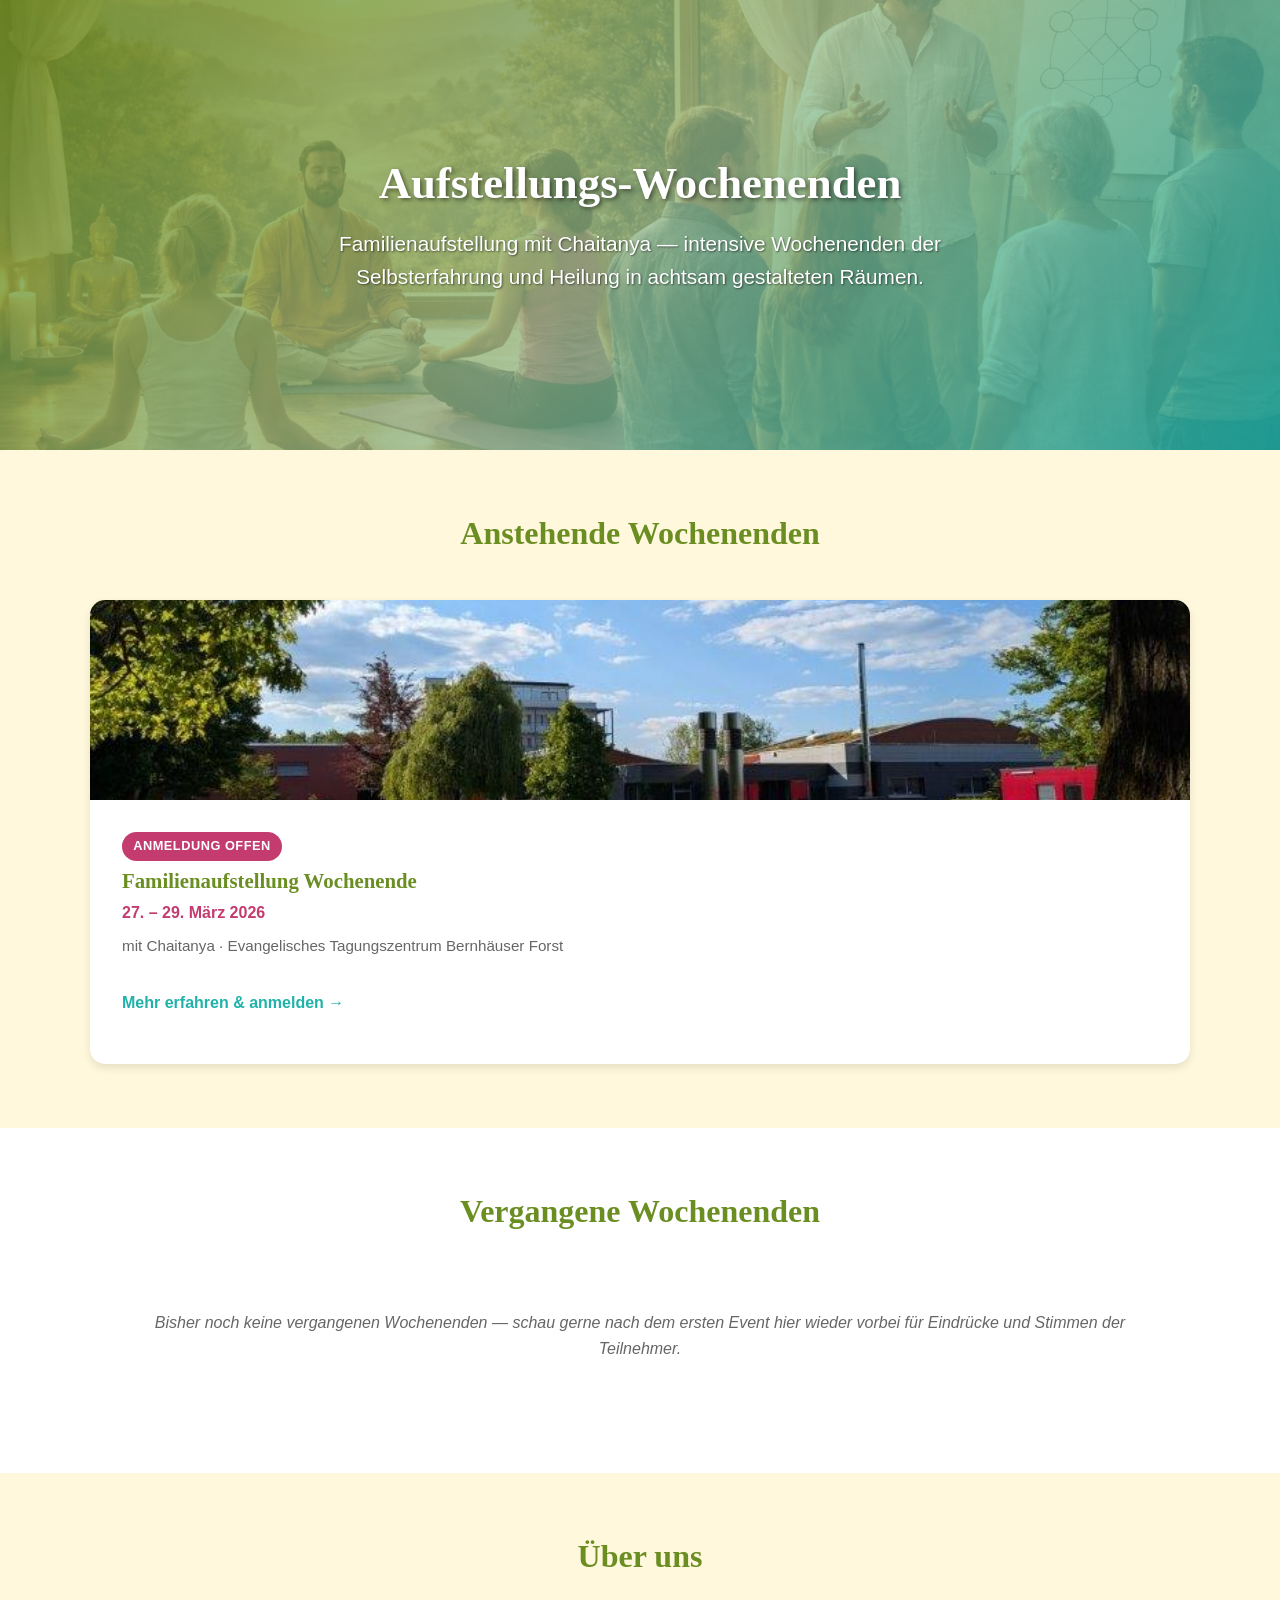
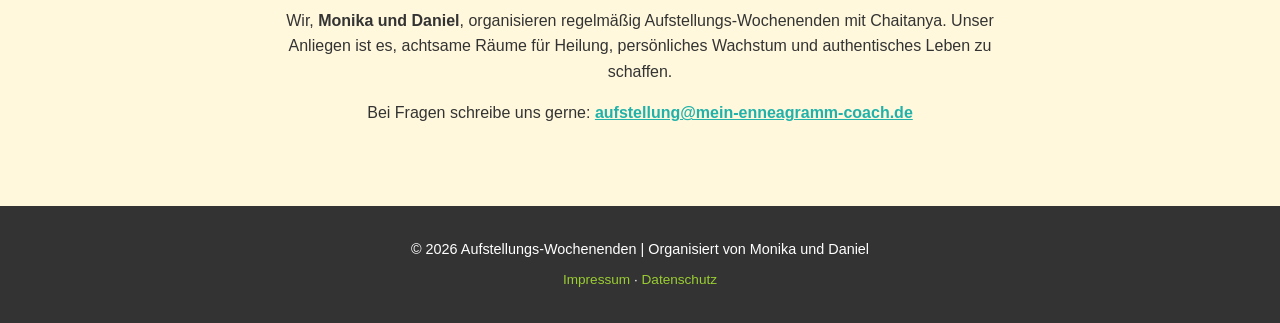
==== index.html @ 311c01d0 "Initial commit: webseite root for GitHub Pages" ====
<!DOCTYPE html>
<html lang="de">
<head>
    <meta charset="UTF-8">
    <meta name="viewport" content="width=device-width, initial-scale=1.0">
    <meta name="description" content="Aufstellungs-Wochenenden mit Chaitanya — Übersicht aktueller und vergangener Termine">
    <meta name="keywords" content="Familienaufstellung, Aufstellung, Chaitanya, Wochenende, Selbsterfahrung">

    <meta property="og:title" content="Aufstellungs-Wochenenden mit Chaitanya">
    <meta property="og:description" content="Übersicht über kommende und vergangene Familienaufstellungs-Wochenenden">
    <meta property="og:type" content="website">

    <title>Aufstellungs-Wochenenden mit Chaitanya</title>
    <link rel="stylesheet" href="style.css">
</head>
<body>
    <!-- Hero -->
    <header class="landing-hero">
        <h1>Aufstellungs-Wochenenden</h1>
        <p class="lead">Familienaufstellung mit Chaitanya — intensive Wochenenden der Selbsterfahrung und Heilung in achtsam gestalteten Räumen.</p>
    </header>

    <main>
        <!-- Anstehende Events -->
        <!-- EVENTS:UPCOMING:START -->
        <section class="events-section">
            <div class="container">
                <h2>Anstehende Wochenenden</h2>
                <div class="event-cards">
                    <a href="events/2026-03-27-familienaufstellung-bernhaeuser-forst/" class="event-card" data-event-slug="2026-03-27-familienaufstellung-bernhaeuser-forst">
                        <img src="assets/locations/bernhaeuser-forst/bernhaeuser-forst-1.jpg" alt="Bernhäuser Forst" class="event-card-image">
                        <div class="event-card-body">
                            <span class="event-card-status status-upcoming">Anmeldung offen</span>
                            <h3>Familienaufstellung Wochenende</h3>
                            <p class="event-card-date">27. – 29. März 2026</p>
                            <p class="event-card-meta">mit Chaitanya · Evangelisches Tagungszentrum Bernhäuser Forst</p>
                            <p class="event-card-cta">Mehr erfahren &amp; anmelden →</p>
                        </div>
                    </a>
                </div>
            </div>
        </section>
        <!-- EVENTS:UPCOMING:END -->

        <!-- Vergangene Events -->
        <!-- EVENTS:PAST:START -->
        <section class="events-section" style="background: var(--white);">
            <div class="container">
                <h2>Vergangene Wochenenden</h2>
                <div class="event-cards">
                    <p class="empty-section">Bisher noch keine vergangenen Wochenenden — schau gerne nach dem ersten Event hier wieder vorbei für Eindrücke und Stimmen der Teilnehmer.</p>
                </div>
            </div>
        </section>
        <!-- EVENTS:PAST:END -->

        <!-- About -->
        <section class="landing-about">
            <div class="container">
                <h2>Über uns</h2>
                <p class="lead">Wir, <strong>Monika und Daniel</strong>, organisieren regelmäßig Aufstellungs-Wochenenden mit Chaitanya. Unser Anliegen ist es, achtsame Räume für Heilung, persönliches Wachstum und authentisches Leben zu schaffen.</p>
                <p>Bei Fragen schreibe uns gerne: <a href="mailto:aufstellung@mein-enneagramm-coach.de" style="color: var(--turquoise); font-weight: bold;">aufstellung@mein-enneagramm-coach.de</a></p>
            </div>
        </section>
    </main>

    <footer>
        <div class="container">
            <p>&copy; 2026 Aufstellungs-Wochenenden | Organisiert von Monika und Daniel</p>
            <p class="footer-links">
                <a href="impressum.html">Impressum</a> ·
                <a href="datenschutz.html">Datenschutz</a>
            </p>
        </div>
    </footer>
</body>
</html>
---- style.css ----
/* ===================================
   CSS Variables - Farbschema von Erlachoase.png
   =================================== */
:root {
    /* Primärfarben - Grüntöne */
    --green-dark: #6B8E23;
    --green-medium: #8FBC8F;
    --green-light: #9ACD32;

    /* Akzentfarben */
    --magenta: #C43B6F;
    --pink: #D95380;
    --turquoise: #20B2AA;
    --cyan: #48D1CC;

    /* Hintergrundfarben */
    --beige: #F5F5DC;
    --cream: #FFF8DC;
    --white: #FFFFFF;

    /* Gold/Brauntöne */
    --gold: #DAA520;
    --brown: #8B4513;

    /* Grautöne */
    --gray-dark: #333333;
    --gray-medium: #666666;
    --gray-light: #E0E0E0;

    /* Schriftarten */
    --font-main: 'Segoe UI', Tahoma, Geneva, Verdana, sans-serif;
    --font-heading: 'Georgia', serif;

    /* Abstände */
    --spacing-xs: 0.5rem;
    --spacing-sm: 1rem;
    --spacing-md: 2rem;
    --spacing-lg: 3rem;
    --spacing-xl: 4rem;
}

/* ===================================
   Reset & Base Styles
   =================================== */
* {
    margin: 0;
    padding: 0;
    box-sizing: border-box;
}

html {
    scroll-behavior: smooth;
}

body {
    font-family: var(--font-main);
    line-height: 1.6;
    color: var(--gray-dark);
    background-color: var(--cream);
}

img {
    max-width: 100%;
    height: auto;
    display: block;
}

h1, h2, h3, h4 {
    font-family: var(--font-heading);
    line-height: 1.2;
    margin-bottom: var(--spacing-sm);
}

h1 {
    font-size: 2.5rem;
}

h2 {
    font-size: 2rem;
    color: var(--green-dark);
}

h3 {
    font-size: 1.5rem;
    color: var(--green-medium);
}

p {
    margin-bottom: var(--spacing-sm);
}

/* ===================================
   Hero Banner
   =================================== */
.hero {
    position: relative;
    height: 100vh;
    min-height: 500px;
    max-height: 800px;
    display: flex;
    align-items: center;
    justify-content: center;
    background-image: url('assets/shared/aufstellung/aufstellung.jpeg');
    background-size: cover;
    background-position: center;
    background-attachment: fixed;
    overflow: hidden;
}

.hero-overlay {
    position: absolute;
    top: 0;
    left: 0;
    right: 0;
    bottom: 0;
    background: linear-gradient(
        135deg,
        rgba(107, 142, 35, 0.7) 0%,
        rgba(143, 188, 143, 0.6) 50%,
        rgba(32, 178, 170, 0.7) 100%
    );
}

.hero-content {
    position: relative;
    z-index: 1;
    text-align: center;
    color: var(--white);
    padding: var(--spacing-md);
    max-width: 800px;
}

.logo {
    width: 150px;
    height: 150px;
    margin: 0 auto var(--spacing-md);
    filter: drop-shadow(0 4px 8px rgba(0, 0, 0, 0.3));
}

.hero h1 {
    font-size: 3rem;
    color: var(--white);
    text-shadow: 2px 2px 4px rgba(0, 0, 0, 0.5);
    margin-bottom: var(--spacing-xs);
}

.hero-subtitle {
    font-size: 1.8rem;
    font-style: italic;
    margin-bottom: var(--spacing-md);
    text-shadow: 1px 1px 3px rgba(0, 0, 0, 0.5);
}

.hero-details {
    background: rgba(255, 255, 255, 0.15);
    backdrop-filter: blur(10px);
    border-radius: 15px;
    padding: var(--spacing-md);
    margin-top: var(--spacing-md);
    border: 2px solid rgba(255, 255, 255, 0.3);
}

.hero-details p {
    font-size: 1.3rem;
    margin-bottom: var(--spacing-xs);
    text-shadow: 1px 1px 2px rgba(0, 0, 0, 0.5);
}

.date {
    font-weight: bold;
    font-size: 1.5rem !important;
}

.location-hero {
    font-size: 1.1rem;
    background: rgba(255, 255, 255, 0.95);
    color: var(--gray-dark);
    padding: var(--spacing-xs) var(--spacing-sm);
    border-radius: 8px;
    display: inline-block;
    margin: var(--spacing-xs) auto;
    font-weight: 500;
    box-shadow: 0 2px 4px rgba(0, 0, 0, 0.2);
}

.availability-badge {
    font-size: 1rem !important;
    background: var(--magenta);
    color: var(--white);
    padding: var(--spacing-xs) var(--spacing-md);
    border-radius: 25px;
    display: inline-block;
    margin-top: var(--spacing-sm) !important;
    font-weight: bold;
    text-transform: uppercase;
    letter-spacing: 0.5px;
    box-shadow: 0 4px 8px rgba(199, 21, 133, 0.4);
    animation: pulse 2s ease-in-out infinite;
}

@keyframes pulse {
    0%, 100% {
        transform: scale(1);
        box-shadow: 0 4px 8px rgba(199, 21, 133, 0.4);
    }
    50% {
        transform: scale(1.05);
        box-shadow: 0 6px 12px rgba(199, 21, 133, 0.6);
    }
}

/* ===================================
   Container & Sections
   =================================== */
.container {
    max-width: 1200px;
    margin: 0 auto;
    padding: 0 var(--spacing-md);
}

section {
    padding: var(--spacing-xl) 0;
    position: relative;
}

section:nth-child(even) {
    background-color: var(--white);
}

section:nth-child(odd) {
    background-color: var(--cream);
}

/* Chakra Decorations */
.chakra-decoration {
    width: 80px;
    height: 80px;
    margin: 0 auto var(--spacing-md);
    opacity: 0.9;
}

/* ===================================
   Welcome Section
   =================================== */
.welcome {
    text-align: center;
}

.welcome .lead {
    font-size: 1.2rem;
    color: var(--gray-dark);
    max-width: 900px;
    margin: 0 auto var(--spacing-md);
}

.welcome p {
    max-width: 800px;
    margin-left: auto;
    margin-right: auto;
}

/* ===================================
   CTA Link in Banner
   =================================== */
.cta-link {
    color: var(--white);
    text-decoration: none;
    display: block;
}

.cta-link:hover {
    text-decoration: underline;
}

/* ===================================
   About Chaitanya Section
   =================================== */
.about-chaitanya {
    background: var(--white);
}

.about-chaitanya h2 {
    text-align: center;
    margin-bottom: var(--spacing-lg);
}

.chaitanya-content {
    display: flex;
    gap: var(--spacing-lg);
    align-items: flex-start;
    max-width: 900px;
    margin: 0 auto;
}

.chaitanya-image {
    flex-shrink: 0;
    width: 200px;
}

.chaitanya-image img {
    width: 200px;
    height: 250px;
    object-fit: cover;
    border-radius: 15px;
    box-shadow: 0 4px 12px rgba(0, 0, 0, 0.15);
}

.chaitanya-text {
    flex: 1;
}

.chaitanya-title {
    font-size: 1rem;
    color: var(--turquoise);
    font-weight: bold;
    font-style: italic;
    margin-bottom: var(--spacing-md) !important;
    padding-bottom: var(--spacing-xs);
    border-bottom: 2px solid var(--green-light);
}

.chaitanya-text p {
    line-height: 1.7;
}

/* ===================================
   Program Section
   =================================== */
.program {
    background: linear-gradient(
        to bottom,
        var(--white) 0%,
        var(--beige) 100%
    );
}

.program h2 {
    text-align: center;
}

.program .intro {
    text-align: center;
    font-size: 1.1rem;
    max-width: 800px;
    margin: 0 auto var(--spacing-lg);
}

.highlights {
    display: grid;
    grid-template-columns: repeat(auto-fit, minmax(250px, 1fr));
    gap: var(--spacing-md);
    margin-top: var(--spacing-lg);
}

.highlight-item {
    text-align: center;
    padding: var(--spacing-md);
    background: var(--white);
    border-radius: 15px;
    box-shadow: 0 4px 6px rgba(0, 0, 0, 0.1);
    transition: transform 0.3s ease, box-shadow 0.3s ease;
}

.highlight-item:hover {
    transform: translateY(-5px);
    box-shadow: 0 6px 12px rgba(0, 0, 0, 0.15);
}

.highlight-icon {
    width: 60px;
    height: 60px;
    margin: 0 auto var(--spacing-sm);
}

.highlight-item h3 {
    color: var(--green-dark);
    margin-bottom: var(--spacing-xs);
}

.highlight-item p {
    color: var(--gray-medium);
    font-size: 0.95rem;
    margin-bottom: 0;
}

/* ===================================
   Details Section
   =================================== */
.details {
    background: var(--cream);
}

.details h2 {
    text-align: center;
    margin-bottom: var(--spacing-lg);
}

.info-grid {
    display: grid;
    grid-template-columns: repeat(auto-fit, minmax(280px, 1fr));
    gap: var(--spacing-md);
    margin-top: var(--spacing-md);
}

.info-card {
    background: var(--white);
    padding: var(--spacing-md);
    border-radius: 15px;
    box-shadow: 0 4px 6px rgba(0, 0, 0, 0.1);
    border-left: 4px solid var(--green-medium);
}

.info-card h3 {
    color: var(--green-dark);
    margin-bottom: var(--spacing-sm);
    border-bottom: 2px solid var(--green-light);
    padding-bottom: var(--spacing-xs);
}

.info-card p {
    margin-bottom: var(--spacing-xs);
}

.price {
    font-size: 2rem;
    font-weight: bold;
    color: var(--magenta);
    margin: var(--spacing-sm) 0;
}

.included {
    font-size: 0.9rem;
    color: var(--gray-medium);
    font-style: italic;
}

.note {
    font-size: 0.9rem;
    color: var(--gray-medium);
    font-style: italic;
}

.highlight-card {
    background: linear-gradient(
        135deg,
        rgba(107, 142, 35, 0.1) 0%,
        rgba(72, 209, 204, 0.1) 100%
    );
    border-left-color: var(--turquoise);
}

.highlight-card strong {
    color: var(--magenta);
}

/* ===================================
   Location Section
   =================================== */
.location {
    background: var(--white);
}

.location h2 {
    text-align: center;
    margin-bottom: var(--spacing-xs);
}

.location h3 {
    text-align: center;
    color: var(--turquoise);
    margin-bottom: var(--spacing-lg);
}

.location-content {
    max-width: 900px;
    margin: 0 auto;
}

.location-text p {
    margin-bottom: var(--spacing-md);
}

.location-features {
    background: var(--beige);
    padding: var(--spacing-md);
    border-radius: 10px;
    margin: var(--spacing-md) 0;
    border-left: 4px solid var(--green-medium);
}

.location-features p {
    margin-bottom: var(--spacing-xs);
    padding-left: var(--spacing-sm);
}

.address {
    background: var(--cream);
    padding: var(--spacing-md);
    border-radius: 10px;
    margin-top: var(--spacing-md);
    text-align: center;
}

.location-gallery {
    display: grid;
    grid-template-columns: repeat(3, 1fr);
    gap: var(--spacing-sm);
    margin-top: var(--spacing-lg);
}

.gallery-item {
    overflow: hidden;
    border-radius: 10px;
    box-shadow: 0 3px 6px rgba(0, 0, 0, 0.1);
    transition: box-shadow 0.3s ease;
    cursor: pointer;
}

.gallery-item-wide {
    grid-column: span 1;
}

.gallery-item img {
    width: 100%;
    height: 200px;
    object-fit: cover;
    display: block;
    transition: transform 0.4s ease;
}

.gallery-item:hover {
    box-shadow: 0 8px 20px rgba(0, 0, 0, 0.25);
}

.gallery-item:hover img {
    transform: scale(1.08);
}

/* ===================================
   Contact Section
   =================================== */
.contact {
    background: linear-gradient(
        to bottom,
        var(--cream) 0%,
        var(--beige) 100%
    );
    text-align: center;
}

.contact h2 {
    margin-bottom: var(--spacing-md);
}

.contact .lead {
    font-size: 1.2rem;
    max-width: 700px;
    margin: 0 auto var(--spacing-lg);
}

.contact-box {
    background: var(--white);
    padding: var(--spacing-lg);
    border-radius: 20px;
    max-width: 600px;
    margin: 0 auto;
    box-shadow: 0 6px 12px rgba(0, 0, 0, 0.1);
    border: 3px solid var(--green-light);
}

.contact-box p {
    margin-bottom: var(--spacing-md);
}

.cta-text {
    font-size: 1.1rem;
    color: var(--gray-dark);
}

.email-link {
    display: inline-block;
    font-size: 1.3rem;
    color: var(--turquoise);
    text-decoration: none;
    font-weight: bold;
    padding: var(--spacing-sm) var(--spacing-md);
    background: linear-gradient(
        135deg,
        rgba(32, 178, 170, 0.1) 0%,
        rgba(199, 21, 133, 0.1) 100%
    );
    border-radius: 10px;
    transition: all 0.3s ease;
    border: 2px solid var(--turquoise);
}

.email-link:hover {
    background: var(--turquoise);
    color: var(--white);
    transform: scale(1.05);
}

/* ===================================
   About Method Section
   =================================== */
.about-method {
    background: var(--white);
}

.about-method h2 {
    text-align: center;
    margin-bottom: var(--spacing-md);
}

.method-content {
    max-width: 1000px;
    margin: 0 auto;
}

.intro-text {
    text-align: center;
    font-size: 1.15rem;
    color: var(--gray-dark);
    margin-bottom: var(--spacing-lg);
    font-style: italic;
    padding: var(--spacing-md);
    background: linear-gradient(
        to right,
        rgba(107, 142, 35, 0.05) 0%,
        rgba(32, 178, 170, 0.05) 100%
    );
    border-radius: 10px;
    border-left: 4px solid var(--green-medium);
}

.method-grid {
    display: grid;
    grid-template-columns: repeat(auto-fit, minmax(280px, 1fr));
    gap: var(--spacing-md);
    margin-bottom: var(--spacing-lg);
}

.method-item {
    background: var(--cream);
    padding: var(--spacing-md);
    border-radius: 12px;
    box-shadow: 0 3px 6px rgba(0, 0, 0, 0.08);
    transition: transform 0.3s ease, box-shadow 0.3s ease;
}

.method-item:hover {
    transform: translateY(-3px);
    box-shadow: 0 5px 12px rgba(0, 0, 0, 0.12);
}

.method-item h3 {
    color: var(--green-dark);
    margin-bottom: var(--spacing-sm);
    font-size: 1.3rem;
    border-bottom: 2px solid var(--turquoise);
    padding-bottom: var(--spacing-xs);
}

.method-item p {
    color: var(--gray-dark);
    line-height: 1.7;
    margin-bottom: 0;
}

.method-note {
    background: linear-gradient(
        135deg,
        rgba(32, 178, 170, 0.15) 0%,
        rgba(199, 21, 133, 0.15) 100%
    );
    padding: var(--spacing-md);
    border-radius: 12px;
    border: 2px solid var(--turquoise);
    margin-top: var(--spacing-md);
}

.method-note p {
    margin-bottom: 0;
    color: var(--gray-dark);
    font-size: 1.05rem;
}

.method-note strong {
    color: var(--magenta);
}

/* ===================================
   Footer
   =================================== */
footer {
    background: var(--gray-dark);
    color: var(--white);
    text-align: center;
    padding: var(--spacing-md);
}

footer p {
    margin: 0;
    font-size: 0.9rem;
}

/* ===================================
   Responsive Design
   =================================== */

/* Tablets */
@media (max-width: 768px) {
    :root {
        --spacing-xl: 3rem;
        --spacing-lg: 2rem;
    }

    .hero {
        height: 80vh;
        background-attachment: scroll;
    }

    .hero h1 {
        font-size: 2.2rem;
    }

    .hero-subtitle {
        font-size: 1.4rem;
    }

    .hero-details p {
        font-size: 1.1rem;
    }

    .date {
        font-size: 1.3rem !important;
    }

    .location-hero {
        font-size: 1rem;
    }

    .availability-badge {
        font-size: 0.9rem !important;
        padding: var(--spacing-xs) var(--spacing-sm);
    }

    .logo {
        width: 120px;
        height: 120px;
    }

    h1 {
        font-size: 2rem;
    }

    h2 {
        font-size: 1.7rem;
    }

    h3 {
        font-size: 1.3rem;
    }

    .highlights {
        grid-template-columns: repeat(auto-fit, minmax(200px, 1fr));
    }

    .info-grid {
        grid-template-columns: 1fr;
    }

    .method-grid {
        grid-template-columns: repeat(auto-fit, minmax(240px, 1fr));
    }

    .intro-text {
        font-size: 1.05rem;
    }

    .chaitanya-content {
        gap: var(--spacing-md);
    }

    .chaitanya-image {
        width: 160px;
    }

    .chaitanya-image img {
        width: 160px;
        height: 200px;
    }

    .location-gallery {
        grid-template-columns: repeat(2, 1fr);
    }
}

/* Mobile Phones */
@media (max-width: 480px) {
    :root {
        --spacing-xl: 2rem;
        --spacing-lg: 1.5rem;
        --spacing-md: 1rem;
    }

    .hero {
        height: 70vh;
        min-height: 400px;
    }

    .hero h1 {
        font-size: 1.8rem;
    }

    .hero-subtitle {
        font-size: 1.2rem;
    }

    .hero-details {
        padding: var(--spacing-sm);
    }

    .hero-details p {
        font-size: 1rem;
    }

    .date {
        font-size: 1.1rem !important;
    }

    .location-hero {
        font-size: 0.9rem;
        padding: 6px 10px;
    }

    .availability-badge {
        font-size: 0.85rem !important;
        padding: 6px var(--spacing-sm);
        letter-spacing: 0.3px;
    }

    .logo {
        width: 100px;
        height: 100px;
    }

    .container {
        padding: 0 var(--spacing-sm);
    }

    h2 {
        font-size: 1.5rem;
    }

    h3 {
        font-size: 1.2rem;
    }

    .highlights {
        grid-template-columns: 1fr;
    }

    .method-grid {
        grid-template-columns: 1fr;
    }

    .intro-text {
        font-size: 1rem;
        padding: var(--spacing-sm);
    }

    .chaitanya-content {
        flex-direction: column;
        align-items: center;
        text-align: center;
    }

    .chaitanya-image {
        width: 160px;
    }

    .chaitanya-image img {
        width: 160px;
        height: 200px;
    }

    .chaitanya-title {
        text-align: center;
    }

    .location-gallery {
        grid-template-columns: 1fr;
    }

    .method-item {
        padding: var(--spacing-sm);
    }

    .method-note {
        padding: var(--spacing-sm);
    }

    .method-note p {
        font-size: 0.95rem;
    }

    .price {
        font-size: 1.7rem;
    }

    .email-link {
        font-size: 1.1rem;
        padding: var(--spacing-xs) var(--spacing-sm);
    }

    .contact-box {
        padding: var(--spacing-md);
    }
}

/* ===================================
   Event Navigation (Top Bar auf Event-Seiten)
   =================================== */
.event-nav {
    background: var(--gray-dark);
    padding: 0.6rem var(--spacing-md);
}

.event-nav .back-link {
    color: var(--white);
    text-decoration: none;
    font-size: 0.95rem;
    font-weight: 500;
    transition: color 0.2s ease;
}

.event-nav .back-link:hover {
    color: var(--green-light);
}

/* ===================================
   Anmeldeformular
   =================================== */
.anmeldung-box {
    background: var(--white);
    padding: var(--spacing-lg);
    border-radius: 20px;
    max-width: 700px;
    margin: 0 auto var(--spacing-lg);
    box-shadow: 0 6px 12px rgba(0, 0, 0, 0.1);
    border: 3px solid var(--turquoise);
    text-align: left;
}

.anmeldung-box h3 {
    color: var(--green-dark);
    text-align: center;
    margin-bottom: var(--spacing-md);
}

.anmeldung-hinweis {
    background: rgba(218, 165, 32, 0.15);
    border-left: 4px solid var(--gold);
    padding: var(--spacing-sm) var(--spacing-md);
    border-radius: 6px;
    margin-bottom: var(--spacing-md);
    font-size: 0.95rem;
}

.anmeldeformular fieldset {
    border: none;
    padding: 0;
    margin: 0;
}

.anmeldeformular fieldset[disabled] {
    opacity: 0.6;
}

.form-row {
    margin-bottom: var(--spacing-md);
}

.form-row > label {
    display: block;
    font-weight: 600;
    margin-bottom: 0.4rem;
    color: var(--gray-dark);
}

.form-row input[type="text"],
.form-row input[type="email"],
.form-row input[type="number"],
.form-row select {
    width: 100%;
    padding: 0.7rem 0.9rem;
    border: 2px solid var(--gray-light);
    border-radius: 8px;
    font-size: 1rem;
    font-family: inherit;
    background: var(--white);
    transition: border-color 0.2s ease;
}

.form-row input:focus,
.form-row select:focus {
    outline: none;
    border-color: var(--turquoise);
}

.radio-group {
    display: flex;
    flex-direction: column;
    gap: 0.5rem;
}

.radio-option,
.checkbox-option {
    display: flex;
    align-items: flex-start;
    gap: 0.6rem;
    cursor: pointer;
    font-weight: normal !important;
    padding: 0.5rem;
    border-radius: 6px;
    transition: background 0.15s ease;
}

.radio-option:hover,
.checkbox-option:hover {
    background: var(--cream);
}

.radio-option input,
.checkbox-option input {
    margin-top: 0.2rem;
    flex-shrink: 0;
}

.checkbox-option a {
    color: var(--turquoise);
}

.submit-btn {
    width: 100%;
    background: var(--magenta);
    color: var(--white);
    padding: 1rem var(--spacing-md);
    border: none;
    border-radius: 10px;
    font-size: 1.1rem;
    font-weight: bold;
    cursor: pointer;
    text-transform: uppercase;
    letter-spacing: 0.5px;
    transition: transform 0.2s ease, box-shadow 0.2s ease;
}

.submit-btn:hover:not(:disabled) {
    transform: translateY(-2px);
    box-shadow: 0 6px 12px rgba(199, 21, 133, 0.3);
}

.submit-btn:disabled {
    cursor: not-allowed;
}

/* ===================================
   Footer Links
   =================================== */
.footer-links {
    margin-top: var(--spacing-xs);
    font-size: 0.85rem;
}

.footer-links a {
    color: var(--green-light);
    text-decoration: none;
}

.footer-links a:hover {
    color: var(--white);
    text-decoration: underline;
}

/* ===================================
   Landing Page (Übersicht)
   =================================== */
.landing-hero {
    position: relative;
    padding: var(--spacing-xl) var(--spacing-md);
    text-align: center;
    background: linear-gradient(
        135deg,
        rgba(107, 142, 35, 0.85) 0%,
        rgba(143, 188, 143, 0.75) 50%,
        rgba(32, 178, 170, 0.85) 100%
    ),
    url('assets/shared/aufstellung/aufstellung.jpeg');
    background-size: cover;
    background-position: center;
    color: var(--white);
    min-height: 50vh;
    display: flex;
    align-items: center;
    justify-content: center;
    flex-direction: column;
}

.landing-hero h1 {
    font-size: 2.8rem;
    color: var(--white);
    text-shadow: 2px 2px 4px rgba(0, 0, 0, 0.5);
    margin-bottom: var(--spacing-sm);
}

.landing-hero .lead {
    font-size: 1.3rem;
    max-width: 700px;
    margin: 0 auto;
    text-shadow: 1px 1px 2px rgba(0, 0, 0, 0.5);
}

.events-section {
    padding: var(--spacing-xl) 0;
}

.events-section h2 {
    text-align: center;
    margin-bottom: var(--spacing-lg);
}

.event-cards {
    display: grid;
    grid-template-columns: repeat(auto-fit, minmax(320px, 1fr));
    gap: var(--spacing-md);
    max-width: 1100px;
    margin: 0 auto;
}

.event-card {
    background: var(--white);
    border-radius: 15px;
    overflow: hidden;
    box-shadow: 0 4px 8px rgba(0, 0, 0, 0.1);
    transition: transform 0.3s ease, box-shadow 0.3s ease;
    text-decoration: none;
    color: inherit;
    display: flex;
    flex-direction: column;
}

.event-card:hover {
    transform: translateY(-5px);
    box-shadow: 0 10px 20px rgba(0, 0, 0, 0.15);
}

.event-card-image {
    width: 100%;
    height: 200px;
    object-fit: cover;
    display: block;
}

.event-card-body {
    padding: var(--spacing-md);
    flex: 1;
    display: flex;
    flex-direction: column;
}

.event-card-status {
    display: inline-block;
    font-size: 0.8rem;
    font-weight: bold;
    text-transform: uppercase;
    letter-spacing: 0.5px;
    padding: 0.25rem 0.7rem;
    border-radius: 20px;
    margin-bottom: var(--spacing-xs);
    width: fit-content;
}

.status-upcoming {
    background: var(--magenta);
    color: var(--white);
}

.status-past {
    background: var(--gray-light);
    color: var(--gray-dark);
}

.event-card h3 {
    color: var(--green-dark);
    margin-bottom: 0.4rem;
    font-size: 1.3rem;
}

.event-card .event-card-date {
    font-weight: bold;
    color: var(--magenta);
    margin-bottom: var(--spacing-xs);
}

.event-card .event-card-meta {
    color: var(--gray-medium);
    font-size: 0.95rem;
    margin-bottom: var(--spacing-sm);
}

.event-card .event-card-cta {
    margin-top: auto;
    padding-top: var(--spacing-sm);
    color: var(--turquoise);
    font-weight: bold;
}

.empty-section {
    text-align: center;
    color: var(--gray-medium);
    font-style: italic;
    padding: var(--spacing-md);
}

/* ===================================
   About Section auf Landing
   =================================== */
.landing-about {
    background: var(--cream);
    padding: var(--spacing-xl) 0;
    text-align: center;
}

.landing-about .container {
    max-width: 800px;
}

.landing-about h2 {
    margin-bottom: var(--spacing-md);
}

/* Print Styles */
@media print {
    .hero {
        height: auto;
        min-height: auto;
        background: none;
        page-break-after: always;
    }

    .hero-overlay {
        display: none;
    }

    .hero-content {
        color: var(--gray-dark);
    }

    .hero h1,
    .hero-subtitle,
    .hero-details p {
        color: var(--gray-dark);
        text-shadow: none;
    }

    section {
        page-break-inside: avoid;
    }

    .email-link {
        color: var(--turquoise);
        text-decoration: underline;
    }
}
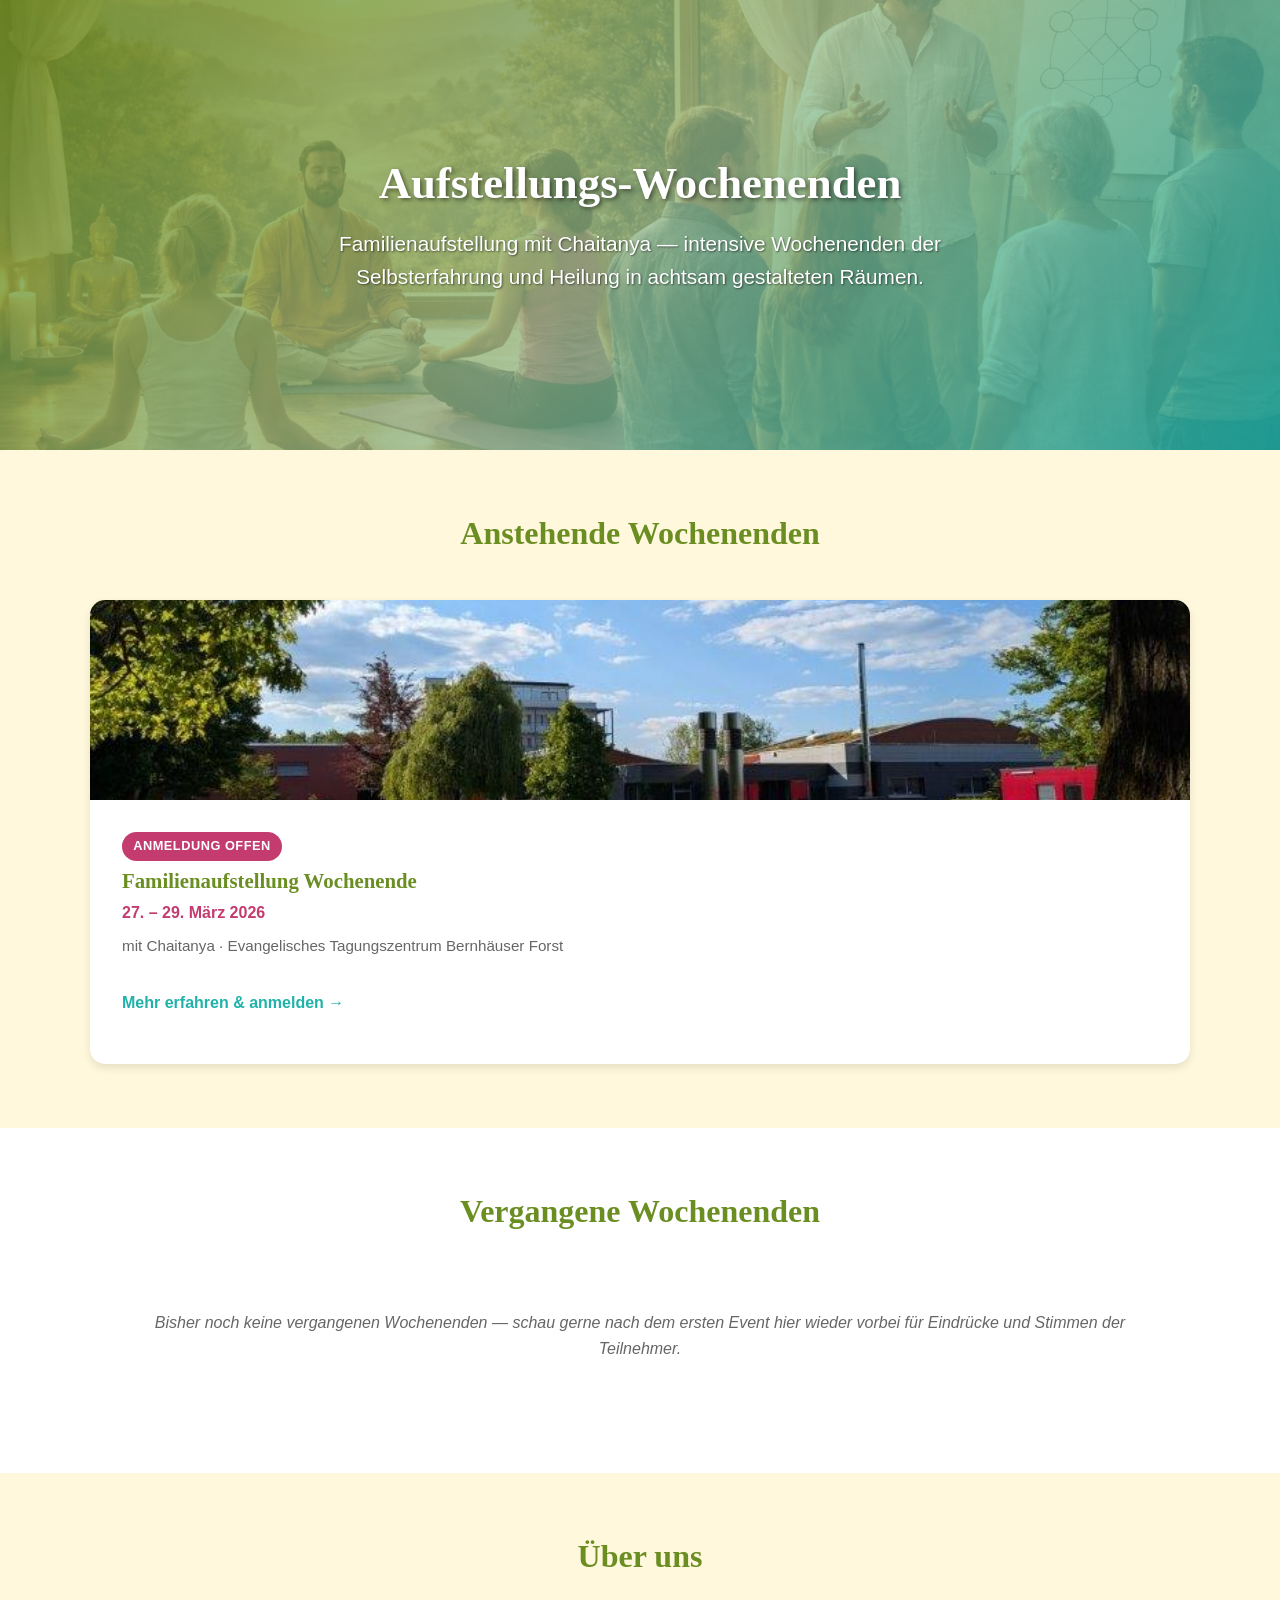
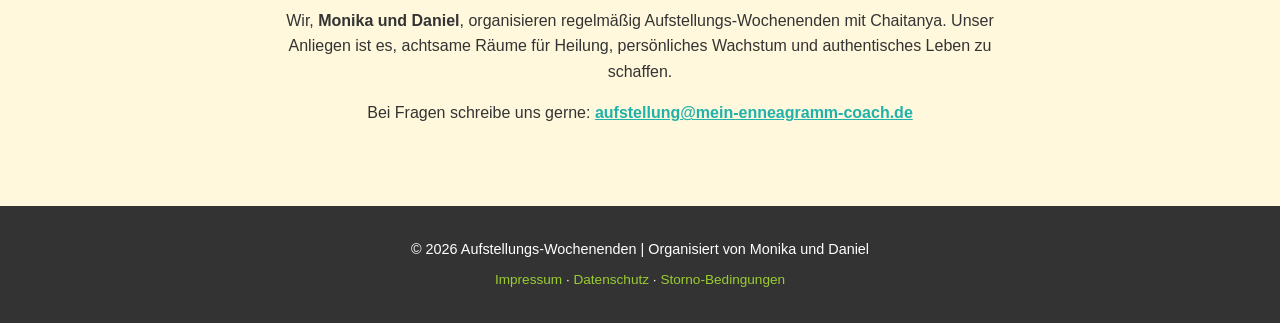
==== commit bd6c09e0: "Impressum komplettiert + Storno-Bedingungen hinzugefuegt - impressum.html: echte Anschrift (Daniel W" ====
--- a/index.html
+++ b/index.html
@@ -69,7 +69,8 @@
             <p>&copy; 2026 Aufstellungs-Wochenenden | Organisiert von Monika und Daniel</p>
             <p class="footer-links">
                 <a href="impressum.html">Impressum</a> ·
-                <a href="datenschutz.html">Datenschutz</a>
+                <a href="datenschutz.html">Datenschutz</a> ·
+                <a href="storno.html">Storno-Bedingungen</a>
             </p>
         </div>
     </footer>
--- a/style.css
+++ b/style.css
@@ -1064,6 +1064,32 @@
 
 .submit-btn:disabled {
     cursor: not-allowed;
+    opacity: 0.6;
+}
+
+.anmeldung-status {
+    margin-top: var(--spacing-sm);
+    padding: 0.75rem 1rem;
+    border-radius: 8px;
+    font-size: 0.95rem;
+    text-align: center;
+    min-height: 0;
+}
+
+.anmeldung-status:empty {
+    display: none;
+}
+
+.anmeldung-status.status-success {
+    background: rgba(107, 142, 35, 0.15);
+    color: var(--green-dark);
+    border-left: 4px solid var(--green-medium);
+}
+
+.anmeldung-status.status-error {
+    background: rgba(199, 21, 133, 0.1);
+    color: var(--magenta);
+    border-left: 4px solid var(--magenta);
 }
 
 /* ===================================
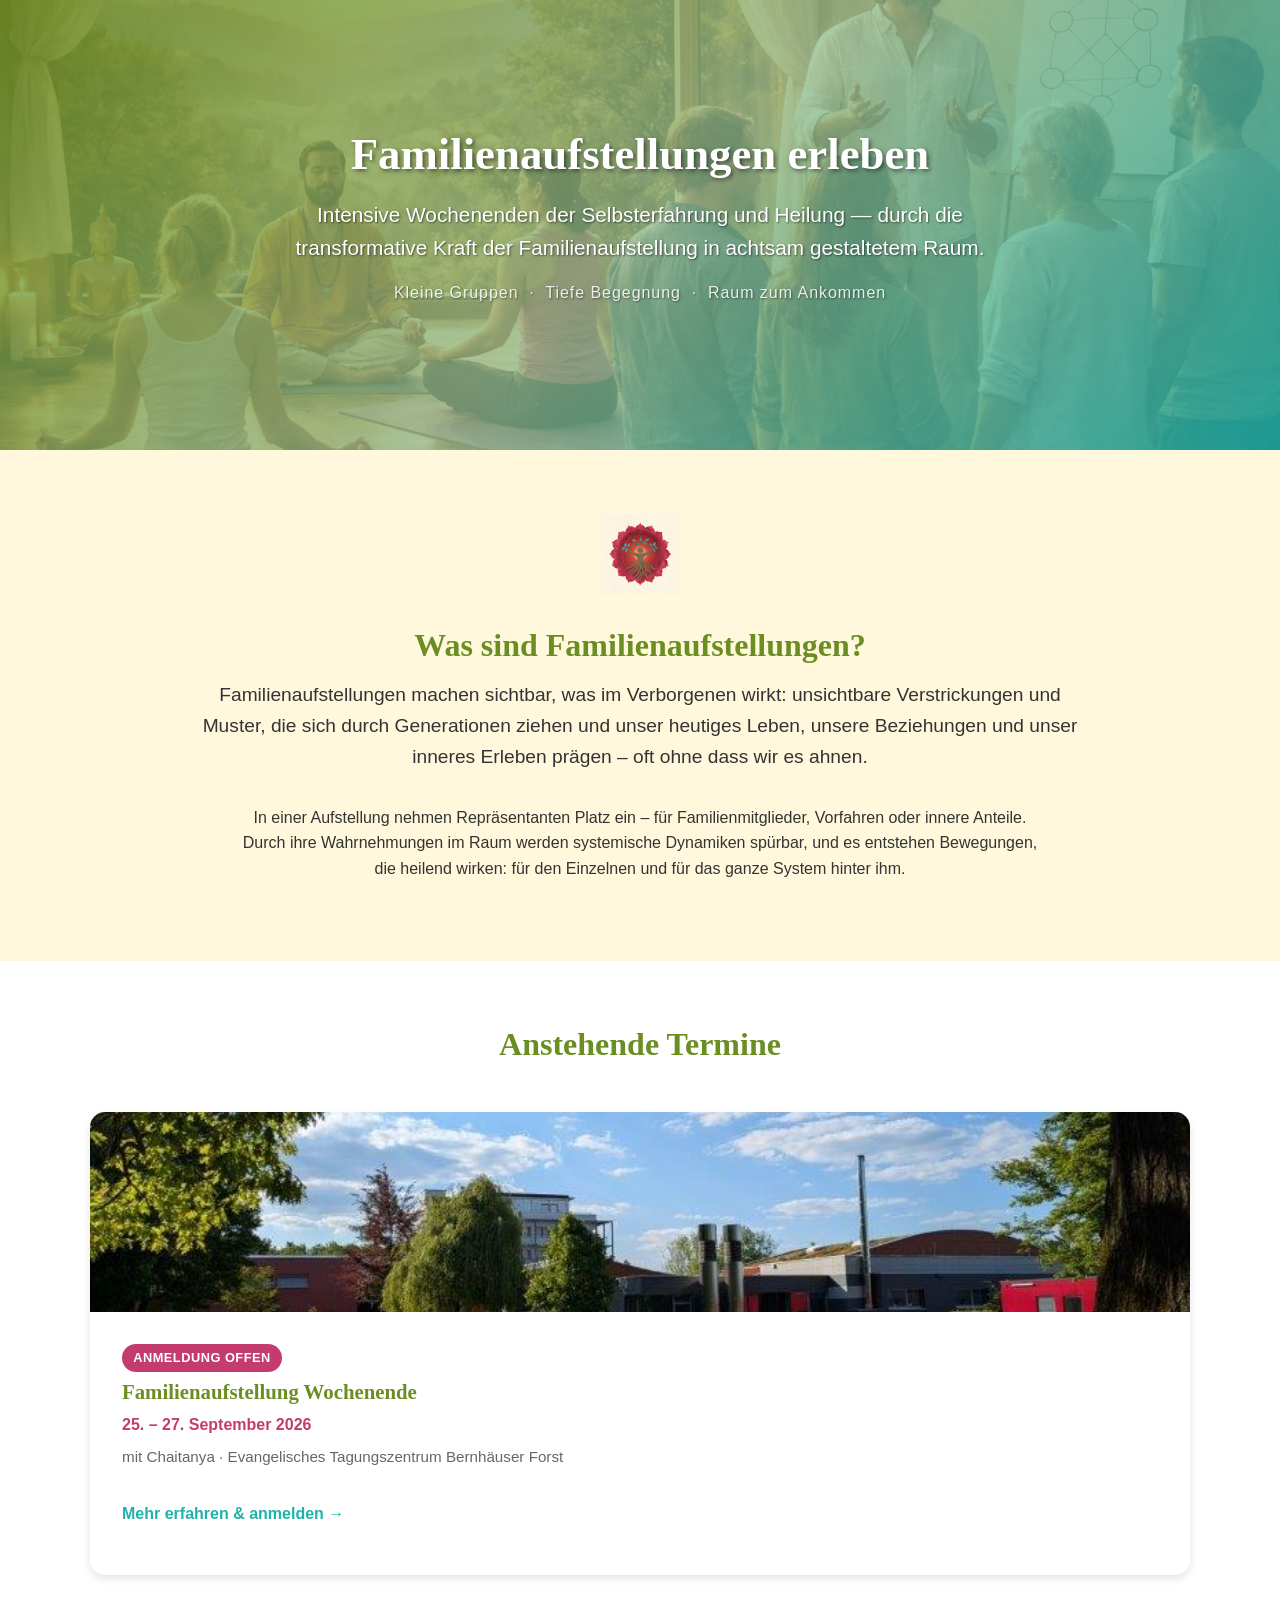
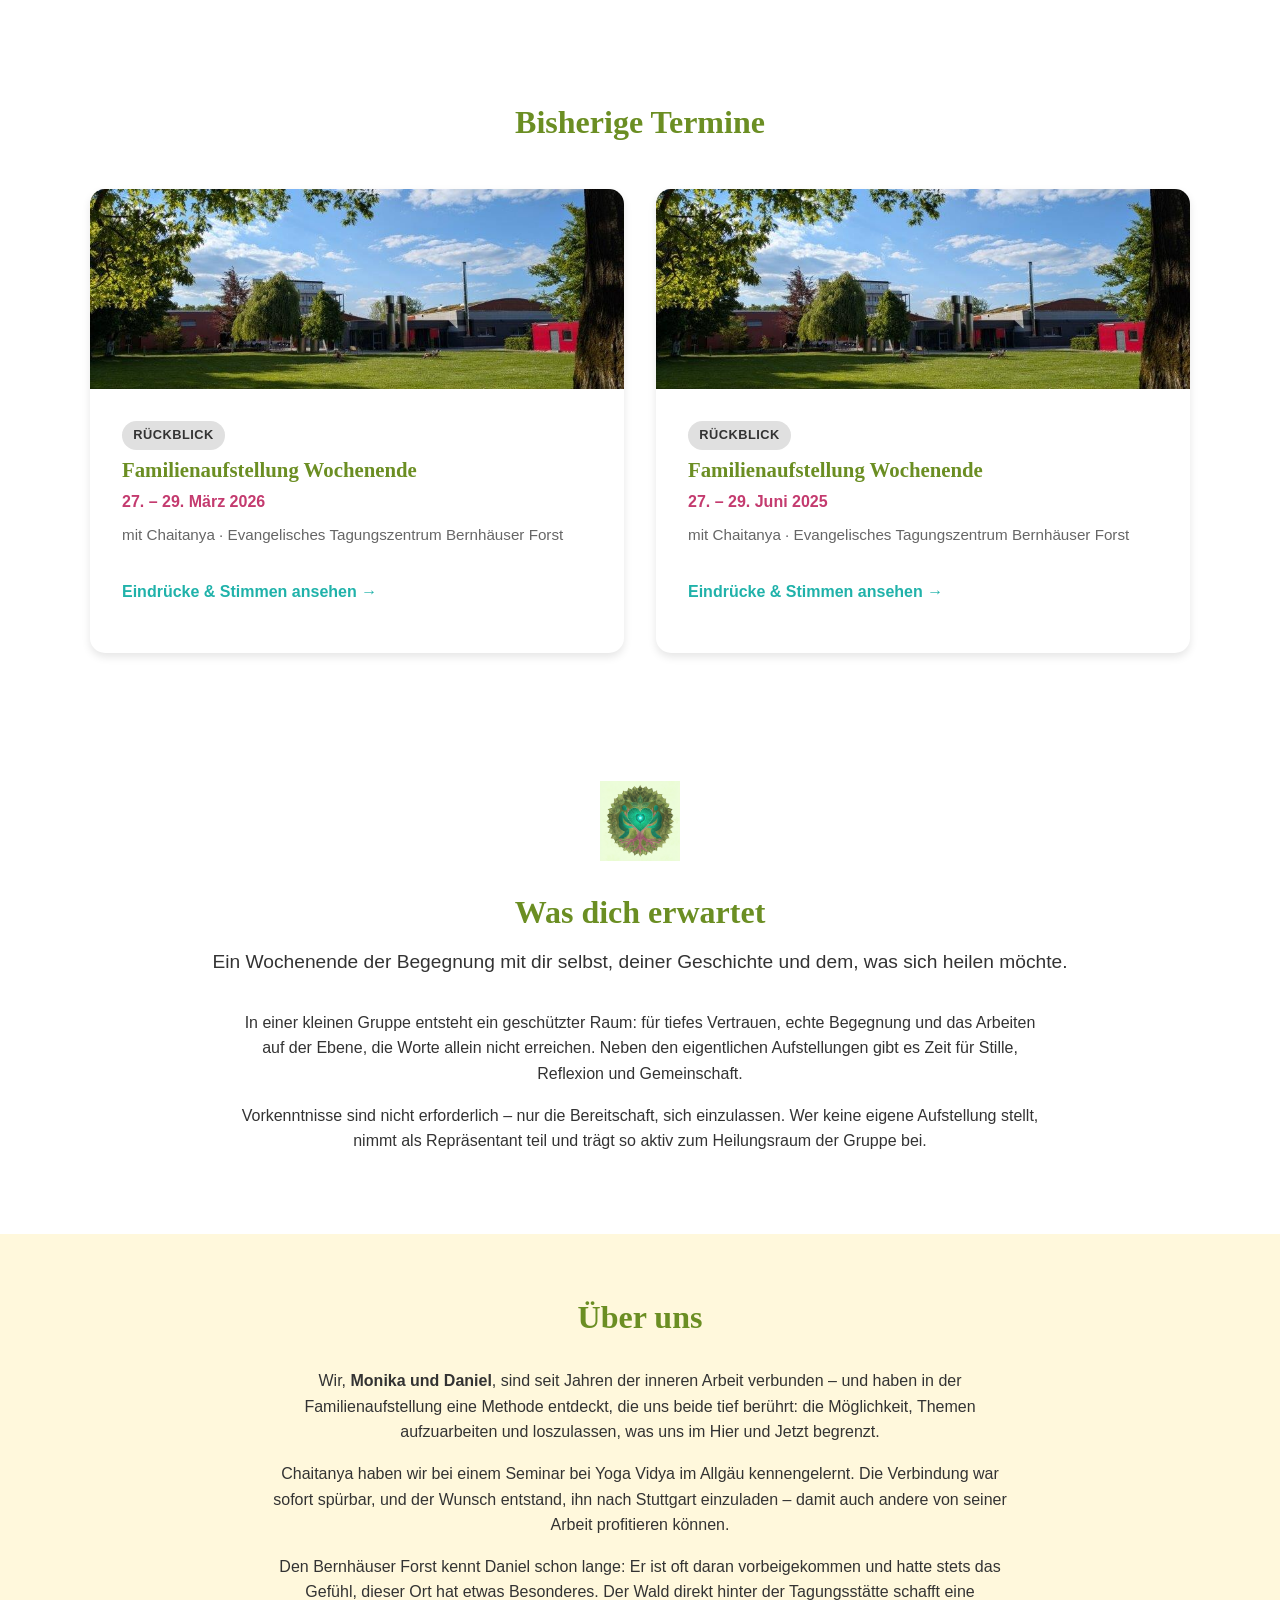
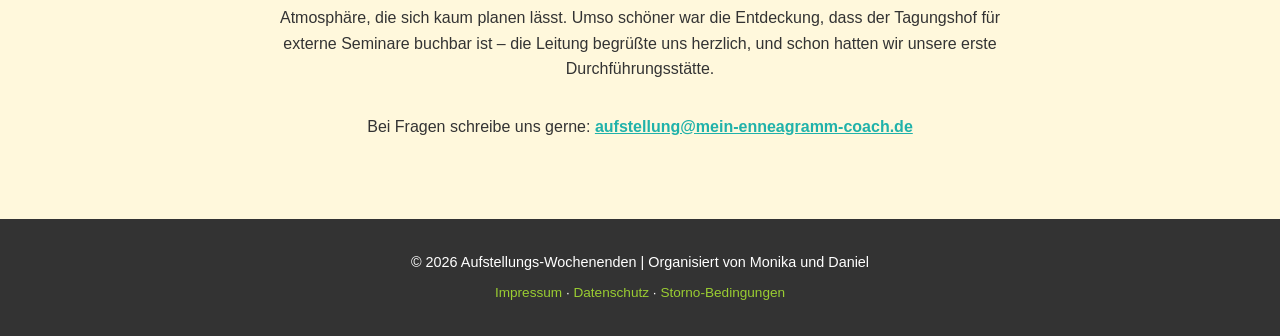
==== commit 6e53f657: "Landing: Intro-Sektionen + Über-uns-Text; Rückblicke 2025+2026; Bilder 2025 (weboptimiert) - index.h" ====
--- a/index.html
+++ b/index.html
@@ -3,8 +3,8 @@
 <head>
     <meta charset="UTF-8">
     <meta name="viewport" content="width=device-width, initial-scale=1.0">
-    <meta name="description" content="Aufstellungs-Wochenenden mit Chaitanya — Übersicht aktueller und vergangener Termine">
-    <meta name="keywords" content="Familienaufstellung, Aufstellung, Chaitanya, Wochenende, Selbsterfahrung">
+    <meta name="description" content="Aufstellungs-Wochenenden — Familienaufstellungen in kleinen Gruppen. Was steckt dahinter? Aktuelle und vergangene Termine.">
+    <meta name="keywords" content="Familienaufstellung, systemische Aufstellung, Aufstellungswochenende, Selbsterfahrung, Heilung, Familiensystem">
 
     <meta property="og:title" content="Aufstellungs-Wochenenden mit Chaitanya">
     <meta property="og:description" content="Übersicht über kommende und vergangene Familienaufstellungs-Wochenenden">
@@ -16,23 +16,34 @@
 <body>
     <!-- Hero -->
     <header class="landing-hero">
-        <h1>Aufstellungs-Wochenenden</h1>
-        <p class="lead">Familienaufstellung mit Chaitanya — intensive Wochenenden der Selbsterfahrung und Heilung in achtsam gestalteten Räumen.</p>
+        <h1>Familienaufstellungen erleben</h1>
+        <p class="lead">Intensive Wochenenden der Selbsterfahrung und Heilung — durch die transformative Kraft der Familienaufstellung in achtsam gestaltetem Raum.</p>
+        <p style="margin-top: var(--spacing-sm); font-size: 1rem; opacity: 0.85; text-shadow: 1px 1px 2px rgba(0,0,0,0.5); letter-spacing: 0.06em;">Kleine Gruppen &nbsp;·&nbsp; Tiefe Begegnung &nbsp;·&nbsp; Raum zum Ankommen</p>
     </header>
 
     <main>
+        <!-- Was sind Familienaufstellungen? -->
+        <section class="welcome">
+            <div class="container">
+                <img src="assets/shared/chakras/chakra_root.png" alt="" class="chakra-decoration" aria-hidden="true">
+                <h2>Was sind Familienaufstellungen?</h2>
+                <p class="lead">Familienaufstellungen machen sichtbar, was im Verborgenen wirkt: unsichtbare Verstrickungen und Muster, die sich durch Generationen ziehen und unser heutiges Leben, unsere Beziehungen und unser inneres Erleben prägen – oft ohne dass wir es ahnen.</p>
+                <p>In einer Aufstellung nehmen Repräsentanten Platz ein – für Familienmitglieder, Vorfahren oder innere Anteile. Durch ihre Wahrnehmungen im Raum werden systemische Dynamiken spürbar, und es entstehen Bewegungen, die heilend wirken: für den Einzelnen und für das ganze System hinter ihm.</p>
+            </div>
+        </section>
+
         <!-- Anstehende Events -->
         <!-- EVENTS:UPCOMING:START -->
         <section class="events-section">
             <div class="container">
-                <h2>Anstehende Wochenenden</h2>
+                <h2>Anstehende Termine</h2>
                 <div class="event-cards">
-                    <a href="events/2026-03-27-familienaufstellung-bernhaeuser-forst/" class="event-card" data-event-slug="2026-03-27-familienaufstellung-bernhaeuser-forst">
-                        <img src="assets/locations/bernhaeuser-forst/bernhaeuser-forst-1.jpg" alt="Bernhäuser Forst" class="event-card-image">
+                    <a href="events/2026-09-25-familienaufstellung-befo/" class="event-card" data-event-slug="2026-09-25-familienaufstellung-befo">
+                        <img src="assets/locations/bernhaeuser-forst/bernhaeuser-forst-1.jpg" alt="Evangelisches Tagungszentrum Bernhäuser Forst" class="event-card-image">
                         <div class="event-card-body">
                             <span class="event-card-status status-upcoming">Anmeldung offen</span>
                             <h3>Familienaufstellung Wochenende</h3>
-                            <p class="event-card-date">27. – 29. März 2026</p>
+                            <p class="event-card-date">25. – 27. September 2026</p>
                             <p class="event-card-meta">mit Chaitanya · Evangelisches Tagungszentrum Bernhäuser Forst</p>
                             <p class="event-card-cta">Mehr erfahren &amp; anmelden →</p>
                         </div>
@@ -46,20 +57,52 @@
         <!-- EVENTS:PAST:START -->
         <section class="events-section" style="background: var(--white);">
             <div class="container">
-                <h2>Vergangene Wochenenden</h2>
+                <h2>Bisherige Termine</h2>
                 <div class="event-cards">
-                    <p class="empty-section">Bisher noch keine vergangenen Wochenenden — schau gerne nach dem ersten Event hier wieder vorbei für Eindrücke und Stimmen der Teilnehmer.</p>
+                    <a href="events/2026-03-27-familienaufstellung-bernhaeuser-forst/" class="event-card" data-event-slug="2026-03-27-familienaufstellung-bernhaeuser-forst">
+                        <img src="assets/locations/bernhaeuser-forst/bernhaeuser-forst-1.jpg" alt="Bernhäuser Forst" class="event-card-image">
+                        <div class="event-card-body">
+                            <span class="event-card-status status-past">Rückblick</span>
+                            <h3>Familienaufstellung Wochenende</h3>
+                            <p class="event-card-date">27. – 29. März 2026</p>
+                            <p class="event-card-meta">mit Chaitanya · Evangelisches Tagungszentrum Bernhäuser Forst</p>
+                            <p class="event-card-cta">Eindrücke &amp; Stimmen ansehen →</p>
+                        </div>
+                    </a>
+                    <a href="events/2025-06-27-familienaufstellung-befo/" class="event-card" data-event-slug="2025-06-27-familienaufstellung-befo">
+                        <img src="assets/locations/bernhaeuser-forst/bernhaeuser-forst-1.jpg" alt="Bernhäuser Forst" class="event-card-image">
+                        <div class="event-card-body">
+                            <span class="event-card-status status-past">Rückblick</span>
+                            <h3>Familienaufstellung Wochenende</h3>
+                            <p class="event-card-date">27. – 29. Juni 2025</p>
+                            <p class="event-card-meta">mit Chaitanya · Evangelisches Tagungszentrum Bernhäuser Forst</p>
+                            <p class="event-card-cta">Eindrücke &amp; Stimmen ansehen →</p>
+                        </div>
+                    </a>
                 </div>
             </div>
         </section>
         <!-- EVENTS:PAST:END -->
 
+        <!-- Was dich erwartet -->
+        <section class="welcome">
+            <div class="container">
+                <img src="assets/shared/chakras/chakra_heart.png" alt="" class="chakra-decoration" aria-hidden="true">
+                <h2>Was dich erwartet</h2>
+                <p class="lead">Ein Wochenende der Begegnung mit dir selbst, deiner Geschichte und dem, was sich heilen möchte.</p>
+                <p>In einer kleinen Gruppe entsteht ein geschützter Raum: für tiefes Vertrauen, echte Begegnung und das Arbeiten auf der Ebene, die Worte allein nicht erreichen. Neben den eigentlichen Aufstellungen gibt es Zeit für Stille, Reflexion und Gemeinschaft.</p>
+                <p>Vorkenntnisse sind nicht erforderlich – nur die Bereitschaft, sich einzulassen. Wer keine eigene Aufstellung stellt, nimmt als Repräsentant teil und trägt so aktiv zum Heilungsraum der Gruppe bei.</p>
+            </div>
+        </section>
+
         <!-- About -->
         <section class="landing-about">
             <div class="container">
                 <h2>Über uns</h2>
-                <p class="lead">Wir, <strong>Monika und Daniel</strong>, organisieren regelmäßig Aufstellungs-Wochenenden mit Chaitanya. Unser Anliegen ist es, achtsame Räume für Heilung, persönliches Wachstum und authentisches Leben zu schaffen.</p>
-                <p>Bei Fragen schreibe uns gerne: <a href="mailto:aufstellung@mein-enneagramm-coach.de" style="color: var(--turquoise); font-weight: bold;">aufstellung@mein-enneagramm-coach.de</a></p>
+                <p class="lead">Wir, <strong>Monika und Daniel</strong>, sind seit Jahren der inneren Arbeit verbunden – und haben in der Familienaufstellung eine Methode entdeckt, die uns beide tief berührt: die Möglichkeit, Themen aufzuarbeiten und loszulassen, was uns im Hier und Jetzt begrenzt.</p>
+                <p>Chaitanya haben wir bei einem Seminar bei Yoga Vidya im Allgäu kennengelernt. Die Verbindung war sofort spürbar, und der Wunsch entstand, ihn nach Stuttgart einzuladen – damit auch andere von seiner Arbeit profitieren können.</p>
+                <p>Den Bernhäuser Forst kennt Daniel schon lange: Er ist oft daran vorbeigekommen und hatte stets das Gefühl, dieser Ort hat etwas Besonderes. Der Wald direkt hinter der Tagungsstätte schafft eine Atmosphäre, die sich kaum planen lässt. Umso schöner war die Entdeckung, dass der Tagungshof für externe Seminare buchbar ist – die Leitung begrüßte uns herzlich, und schon hatten wir unsere erste Durchführungsstätte.</p>
+                <p style="margin-top: var(--spacing-md);">Bei Fragen schreibe uns gerne: <a href="mailto:aufstellung@mein-enneagramm-coach.de" style="color: var(--turquoise); font-weight: bold;">aufstellung@mein-enneagramm-coach.de</a></p>
             </div>
         </section>
     </main>
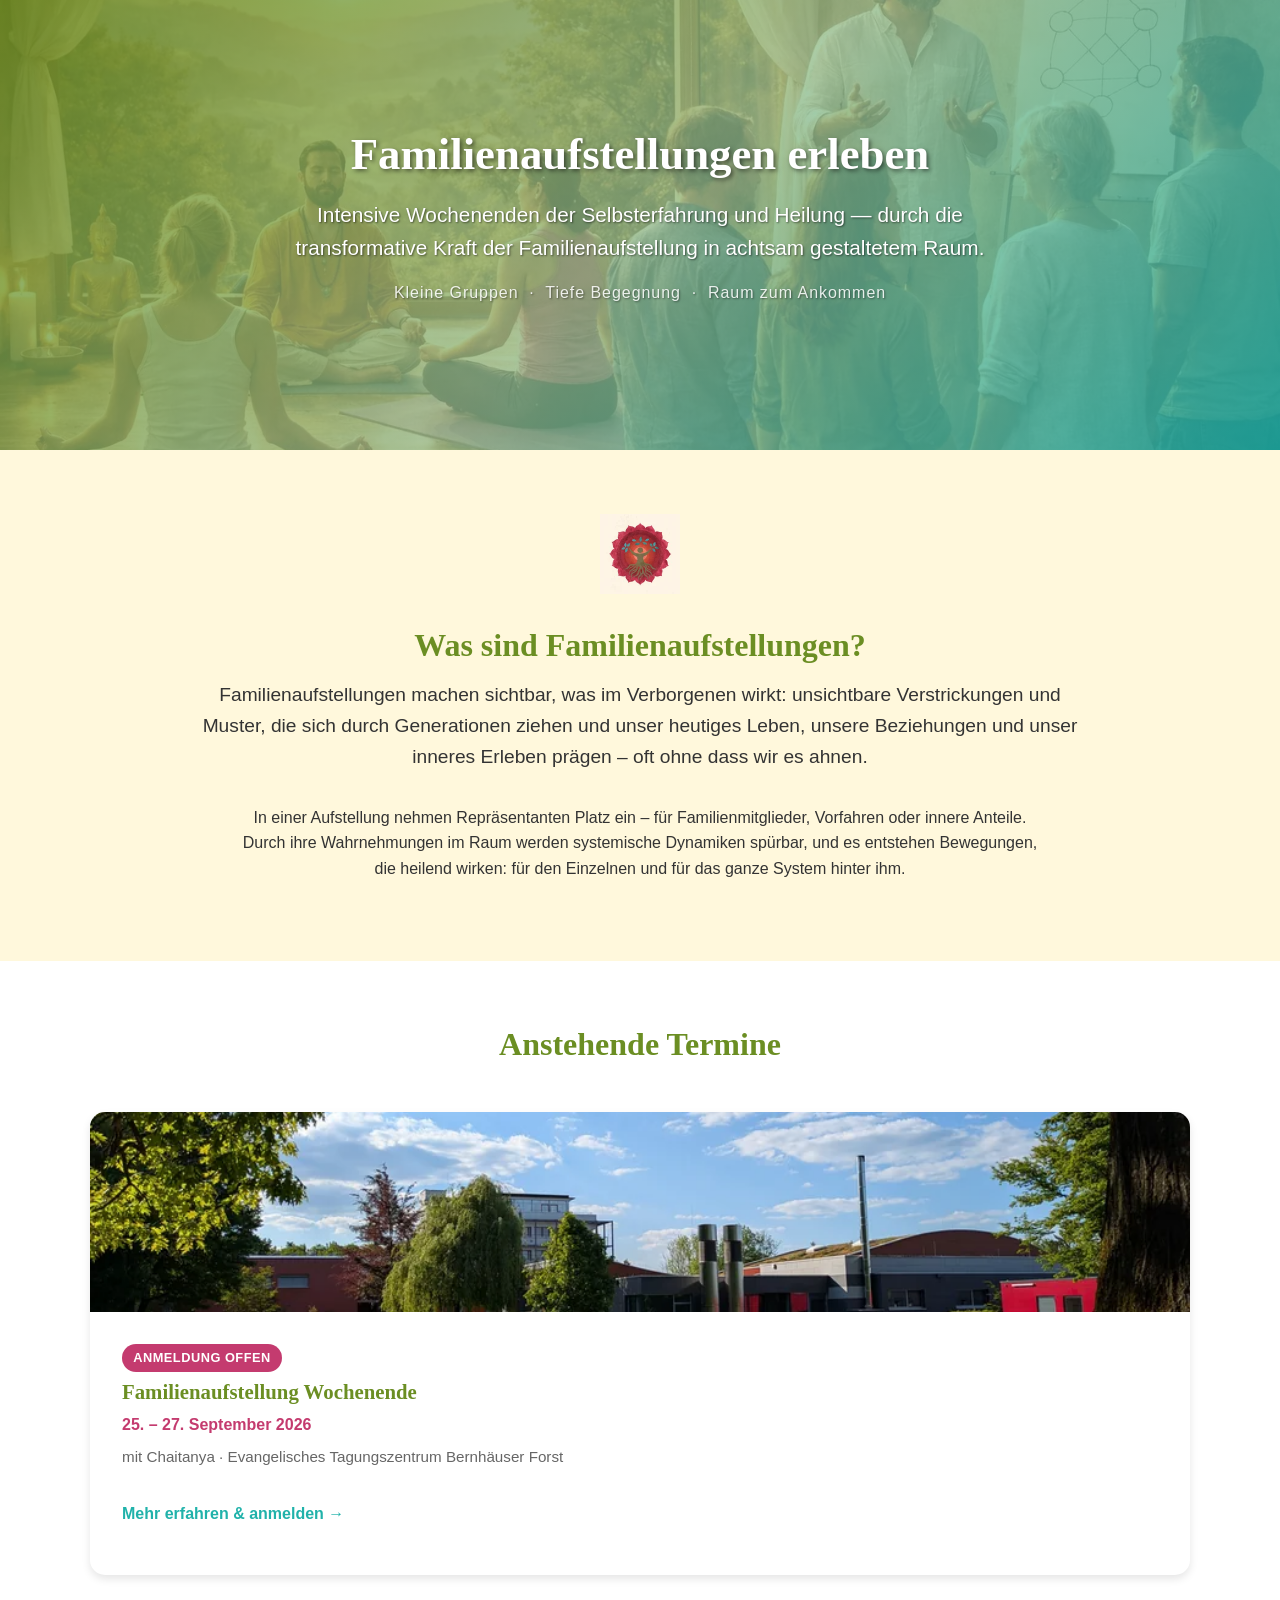
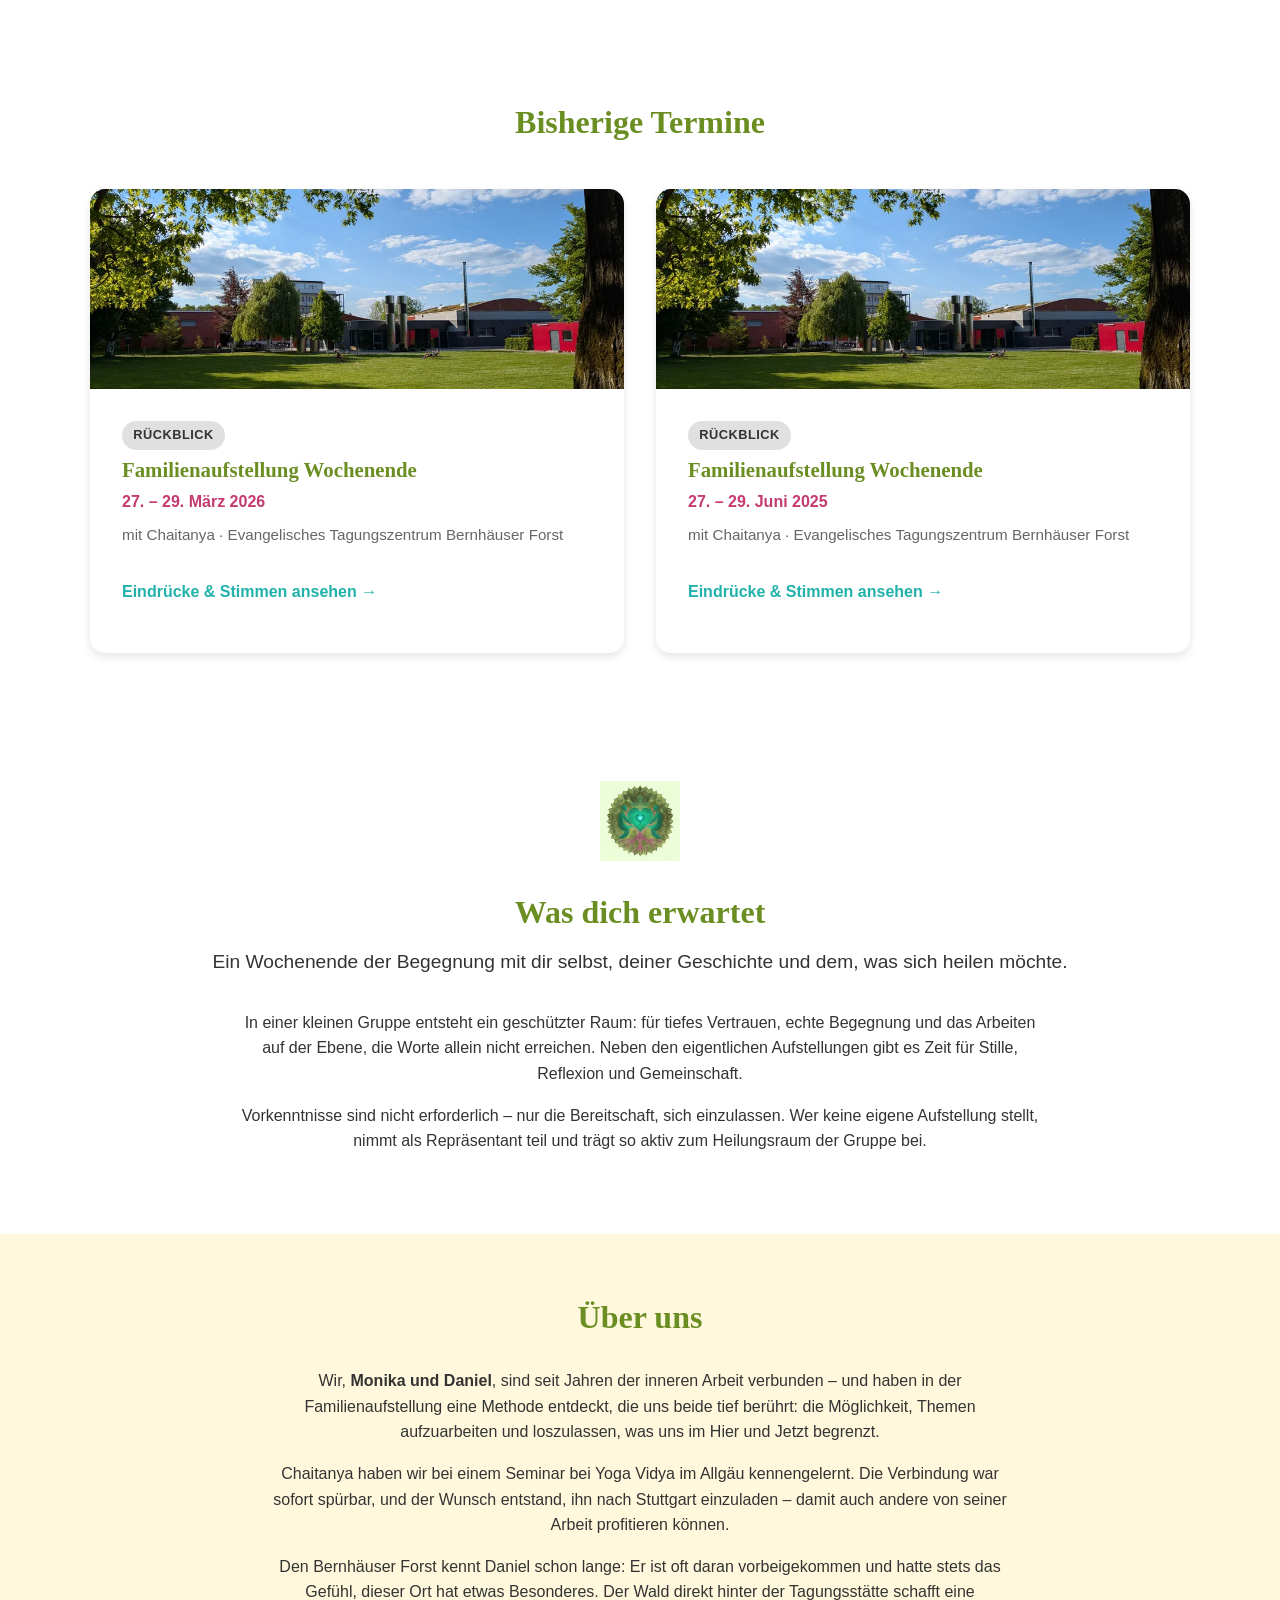
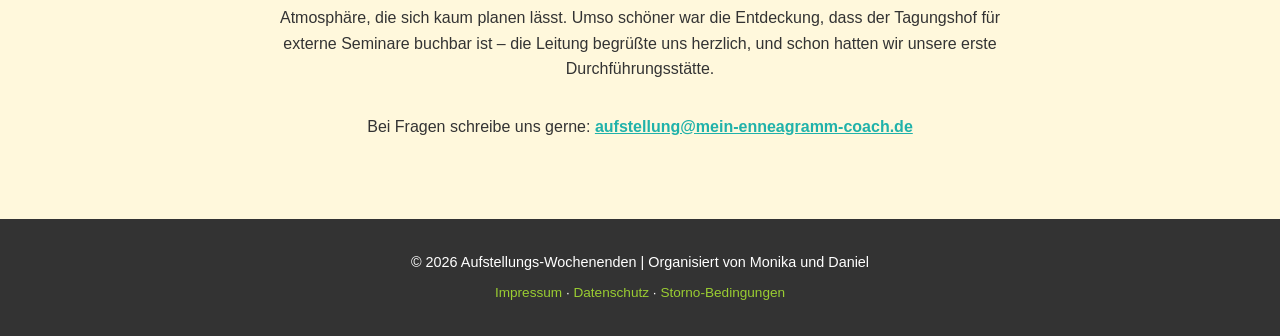
==== commit 5bc25369: "SEO: Bilder auf WebP, Event-JSON-LD, canonical/OG, robots+sitemap Die Event-Seite lieferte 39,1 MB B" ====
--- a/index.html
+++ b/index.html
@@ -4,7 +4,6 @@
     <meta charset="UTF-8">
     <meta name="viewport" content="width=device-width, initial-scale=1.0">
     <meta name="description" content="Aufstellungs-Wochenenden — Familienaufstellungen in kleinen Gruppen. Was steckt dahinter? Aktuelle und vergangene Termine.">
-    <meta name="keywords" content="Familienaufstellung, systemische Aufstellung, Aufstellungswochenende, Selbsterfahrung, Heilung, Familiensystem">
 
     <meta property="og:title" content="Aufstellungs-Wochenenden mit Chaitanya">
     <meta property="og:description" content="Übersicht über kommende und vergangene Familienaufstellungs-Wochenenden">
@@ -12,6 +11,18 @@
 
     <title>Aufstellungs-Wochenenden mit Chaitanya</title>
     <link rel="stylesheet" href="style.css">
+
+    <link rel="canonical" href="https://aufstellung.mein-enneagramm-coach.de/">
+    <meta property="og:url" content="https://aufstellung.mein-enneagramm-coach.de/">
+    <meta property="og:image" content="https://aufstellung.mein-enneagramm-coach.de/assets/shared/og/og-default.jpg">
+    <meta property="og:image:width" content="1200">
+    <meta property="og:image:height" content="630">
+    <meta property="og:locale" content="de_DE">
+    <meta property="og:site_name" content="Aufstellungs-Wochenenden mit Chaitanya">
+    <meta name="twitter:card" content="summary_large_image">
+    <link rel="icon" href="/favicon.ico" sizes="any">
+    <!-- Hero ist ein CSS-Hintergrund und wird sonst erst nach dem CSS-Parsen entdeckt -->
+    <link rel="preload" as="image" href="assets/shared/aufstellung/aufstellung.webp">
 </head>
 <body>
     <!-- Hero -->
@@ -25,7 +36,7 @@
         <!-- Was sind Familienaufstellungen? -->
         <section class="welcome">
             <div class="container">
-                <img src="assets/shared/chakras/chakra_root.png" alt="" class="chakra-decoration" aria-hidden="true">
+                <img src="assets/shared/chakras/chakra_root.webp" alt="" class="chakra-decoration" aria-hidden="true" width="160" height="160" loading="eager">
                 <h2>Was sind Familienaufstellungen?</h2>
                 <p class="lead">Familienaufstellungen machen sichtbar, was im Verborgenen wirkt: unsichtbare Verstrickungen und Muster, die sich durch Generationen ziehen und unser heutiges Leben, unsere Beziehungen und unser inneres Erleben prägen – oft ohne dass wir es ahnen.</p>
                 <p>In einer Aufstellung nehmen Repräsentanten Platz ein – für Familienmitglieder, Vorfahren oder innere Anteile. Durch ihre Wahrnehmungen im Raum werden systemische Dynamiken spürbar, und es entstehen Bewegungen, die heilend wirken: für den Einzelnen und für das ganze System hinter ihm.</p>
@@ -39,7 +50,7 @@
                 <h2>Anstehende Termine</h2>
                 <div class="event-cards">
                     <a href="events/2026-09-25-familienaufstellung-befo/" class="event-card" data-event-slug="2026-09-25-familienaufstellung-befo">
-                        <img src="assets/locations/bernhaeuser-forst/bernhaeuser-forst-1.jpg" alt="Evangelisches Tagungszentrum Bernhäuser Forst" class="event-card-image">
+                        <img src="assets/locations/bernhaeuser-forst/bernhaeuser-forst-1.webp" alt="Evangelisches Tagungszentrum Bernhäuser Forst" class="event-card-image" width="900" height="676" loading="lazy">
                         <div class="event-card-body">
                             <span class="event-card-status status-upcoming">Anmeldung offen</span>
                             <h3>Familienaufstellung Wochenende</h3>
@@ -60,7 +71,7 @@
                 <h2>Bisherige Termine</h2>
                 <div class="event-cards">
                     <a href="events/2026-03-27-familienaufstellung-bernhaeuser-forst/" class="event-card" data-event-slug="2026-03-27-familienaufstellung-bernhaeuser-forst">
-                        <img src="assets/locations/bernhaeuser-forst/bernhaeuser-forst-1.jpg" alt="Bernhäuser Forst" class="event-card-image">
+                        <img src="assets/locations/bernhaeuser-forst/bernhaeuser-forst-1.webp" alt="Bernhäuser Forst" class="event-card-image" width="900" height="676" loading="lazy">
                         <div class="event-card-body">
                             <span class="event-card-status status-past">Rückblick</span>
                             <h3>Familienaufstellung Wochenende</h3>
@@ -70,7 +81,7 @@
                         </div>
                     </a>
                     <a href="events/2025-06-27-familienaufstellung-befo/" class="event-card" data-event-slug="2025-06-27-familienaufstellung-befo">
-                        <img src="assets/locations/bernhaeuser-forst/bernhaeuser-forst-1.jpg" alt="Bernhäuser Forst" class="event-card-image">
+                        <img src="assets/locations/bernhaeuser-forst/bernhaeuser-forst-1.webp" alt="Bernhäuser Forst" class="event-card-image" width="900" height="676" loading="lazy">
                         <div class="event-card-body">
                             <span class="event-card-status status-past">Rückblick</span>
                             <h3>Familienaufstellung Wochenende</h3>
@@ -87,7 +98,7 @@
         <!-- Was dich erwartet -->
         <section class="welcome">
             <div class="container">
-                <img src="assets/shared/chakras/chakra_heart.png" alt="" class="chakra-decoration" aria-hidden="true">
+                <img src="assets/shared/chakras/chakra_heart.webp" alt="" class="chakra-decoration" aria-hidden="true" width="160" height="160" loading="lazy">
                 <h2>Was dich erwartet</h2>
                 <p class="lead">Ein Wochenende der Begegnung mit dir selbst, deiner Geschichte und dem, was sich heilen möchte.</p>
                 <p>In einer kleinen Gruppe entsteht ein geschützter Raum: für tiefes Vertrauen, echte Begegnung und das Arbeiten auf der Ebene, die Worte allein nicht erreichen. Neben den eigentlichen Aufstellungen gibt es Zeit für Stille, Reflexion und Gemeinschaft.</p>
@@ -117,5 +128,43 @@
             </p>
         </div>
     </footer>
+
+    <script type="application/ld+json">
+[
+  {
+    "@context": "https://schema.org",
+    "@type": "Organization",
+    "name": "Aufstellungs-Wochenenden mit Chaitanya",
+    "url": "https://aufstellung.mein-enneagramm-coach.de/",
+    "email": "aufstellung@mein-enneagramm-coach.de",
+    "image": "https://aufstellung.mein-enneagramm-coach.de/assets/shared/og/og-default.jpg",
+    "description": "Familienaufstellungs-Wochenenden in kleinen Gruppen, organisiert von Monika und Daniel."
+  },
+  {
+    "@context": "https://schema.org",
+    "@type": "ItemList",
+    "itemListElement": [
+      {
+        "@type": "ListItem",
+        "position": 1,
+        "url": "https://aufstellung.mein-enneagramm-coach.de/events/2026-09-25-familienaufstellung-befo/",
+        "name": "Familienaufstellung Wochenende mit Chaitanya – 25. – 27. September 2026"
+      },
+      {
+        "@type": "ListItem",
+        "position": 2,
+        "url": "https://aufstellung.mein-enneagramm-coach.de/events/2026-03-27-familienaufstellung-bernhaeuser-forst/",
+        "name": "Familienaufstellung Wochenende mit Chaitanya – 27. – 29. März 2026"
+      },
+      {
+        "@type": "ListItem",
+        "position": 3,
+        "url": "https://aufstellung.mein-enneagramm-coach.de/events/2025-06-27-familienaufstellung-befo/",
+        "name": "Familienaufstellung Wochenende mit Chaitanya – 27. – 29. Juni 2025"
+      }
+    ]
+  }
+]
+    </script>
 </body>
 </html>
--- a/style.css
+++ b/style.css
@@ -100,7 +100,7 @@
     display: flex;
     align-items: center;
     justify-content: center;
-    background-image: url('assets/shared/aufstellung/aufstellung.jpeg');
+    background-image: url('assets/shared/aufstellung/aufstellung.webp');
     background-size: cover;
     background-position: center;
     background-attachment: fixed;
@@ -426,6 +426,106 @@
     font-weight: bold;
     color: var(--magenta);
     margin: var(--spacing-sm) 0;
+}
+
+/* Frühbucher-Banner ganz oben — wird per data-fb nach dem Stichtag ausgeblendet */
+.fruehbucher-banner {
+    background: linear-gradient(135deg, var(--magenta) 0%, var(--turquoise) 100%);
+    text-align: center;
+}
+
+.fruehbucher-banner a {
+    display: flex;
+    flex-wrap: wrap;
+    align-items: center;
+    justify-content: center;
+    gap: 0.6rem;
+    padding: 0.7rem var(--spacing-md);
+    color: var(--white);
+    text-decoration: none;
+    font-size: 1.05rem;
+    line-height: 1.4;
+}
+
+.fruehbucher-banner a:hover .fb-text {
+    text-decoration: underline;
+}
+
+.fruehbucher-banner .fb-badge {
+    background: var(--white);
+    color: var(--magenta);
+    border-radius: 999px;
+    padding: 0.15rem 0.7rem;
+    font-size: 0.8rem;
+    font-weight: bold;
+    letter-spacing: 0.05em;
+    text-transform: uppercase;
+    white-space: nowrap;
+}
+
+/* Durchgestrichener Regulärpreis neben dem Frühbucher-Preis */
+.price-alt {
+    color: var(--gray-medium);
+    font-weight: normal;
+    font-size: 0.7em;
+    margin-right: 0.2em;
+}
+
+/* Frühbucher-Hinweis — wird per data-fb nach dem Stichtag ausgeblendet */
+.fruehbucher {
+    display: inline-block;
+    background: rgba(199, 21, 133, 0.1);
+    border: 1px solid var(--magenta);
+    border-radius: 8px;
+    padding: 0.35rem 0.7rem;
+    font-size: 0.9rem;
+    color: var(--gray-dark);
+}
+
+.fruehbucher strong {
+    color: var(--magenta);
+}
+
+/* Sicherheitsnetz: [hidden] muss auch gegen display:flex/inline-block gewinnen */
+[hidden] {
+    display: none !important;
+}
+
+/* Gesamtbetrag im Anmeldeformular — die eine Zahl, die tatsächlich abgebucht
+   wird. Bewusst hervorgehoben: bis August 2026 zeigte das Formular nur den
+   Preis für eine Person, auch wenn mehrere gebucht wurden. */
+.betrag-gesamt {
+    background: rgba(199, 21, 133, 0.06);
+    border: 1px solid var(--magenta);
+    border-radius: 10px;
+    padding: 0.9rem 1.1rem;
+}
+
+.betrag-gesamt > label {
+    margin-bottom: 0.25rem;
+}
+
+.gesamt-summe {
+    margin: 0;
+    font-size: 1.35rem;
+    line-height: 1.3;
+    color: var(--gray-dark);
+}
+
+.gesamt-summe strong {
+    color: var(--magenta);
+}
+
+.gesamt-detail {
+    font-size: 0.9rem;
+    color: var(--gray-medium);
+    white-space: nowrap;
+}
+
+.gesamt-rest {
+    margin: 0.35rem 0 0;
+    font-size: 0.9rem;
+    color: var(--gray-medium);
 }
 
 .included {
@@ -1123,7 +1223,7 @@
         rgba(143, 188, 143, 0.75) 50%,
         rgba(32, 178, 170, 0.85) 100%
     ),
-    url('assets/shared/aufstellung/aufstellung.jpeg');
+    url('assets/shared/aufstellung/aufstellung.webp');
     background-size: cover;
     background-position: center;
     color: var(--white);
@@ -1269,6 +1369,10 @@
 
 /* Print Styles */
 @media print {
+    .fruehbucher-banner {
+        display: none;
+    }
+
     .hero {
         height: auto;
         min-height: auto;
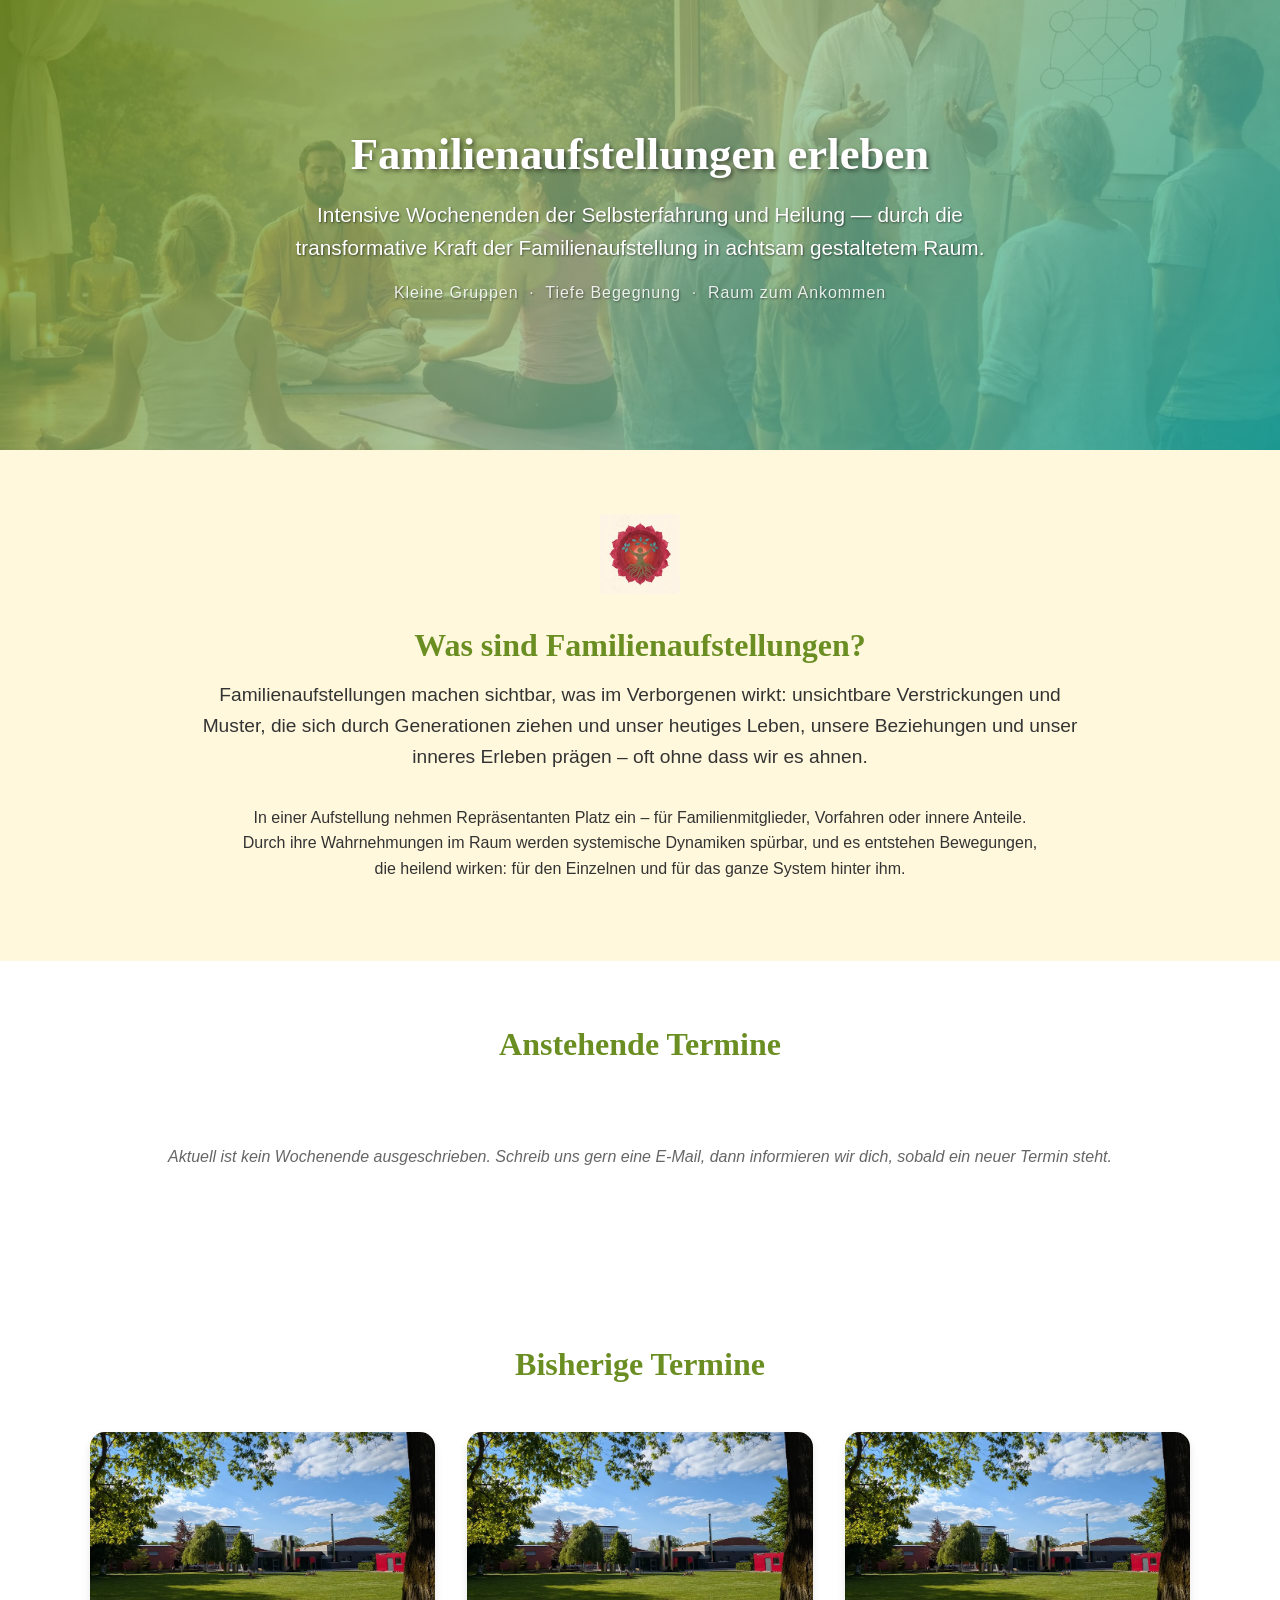
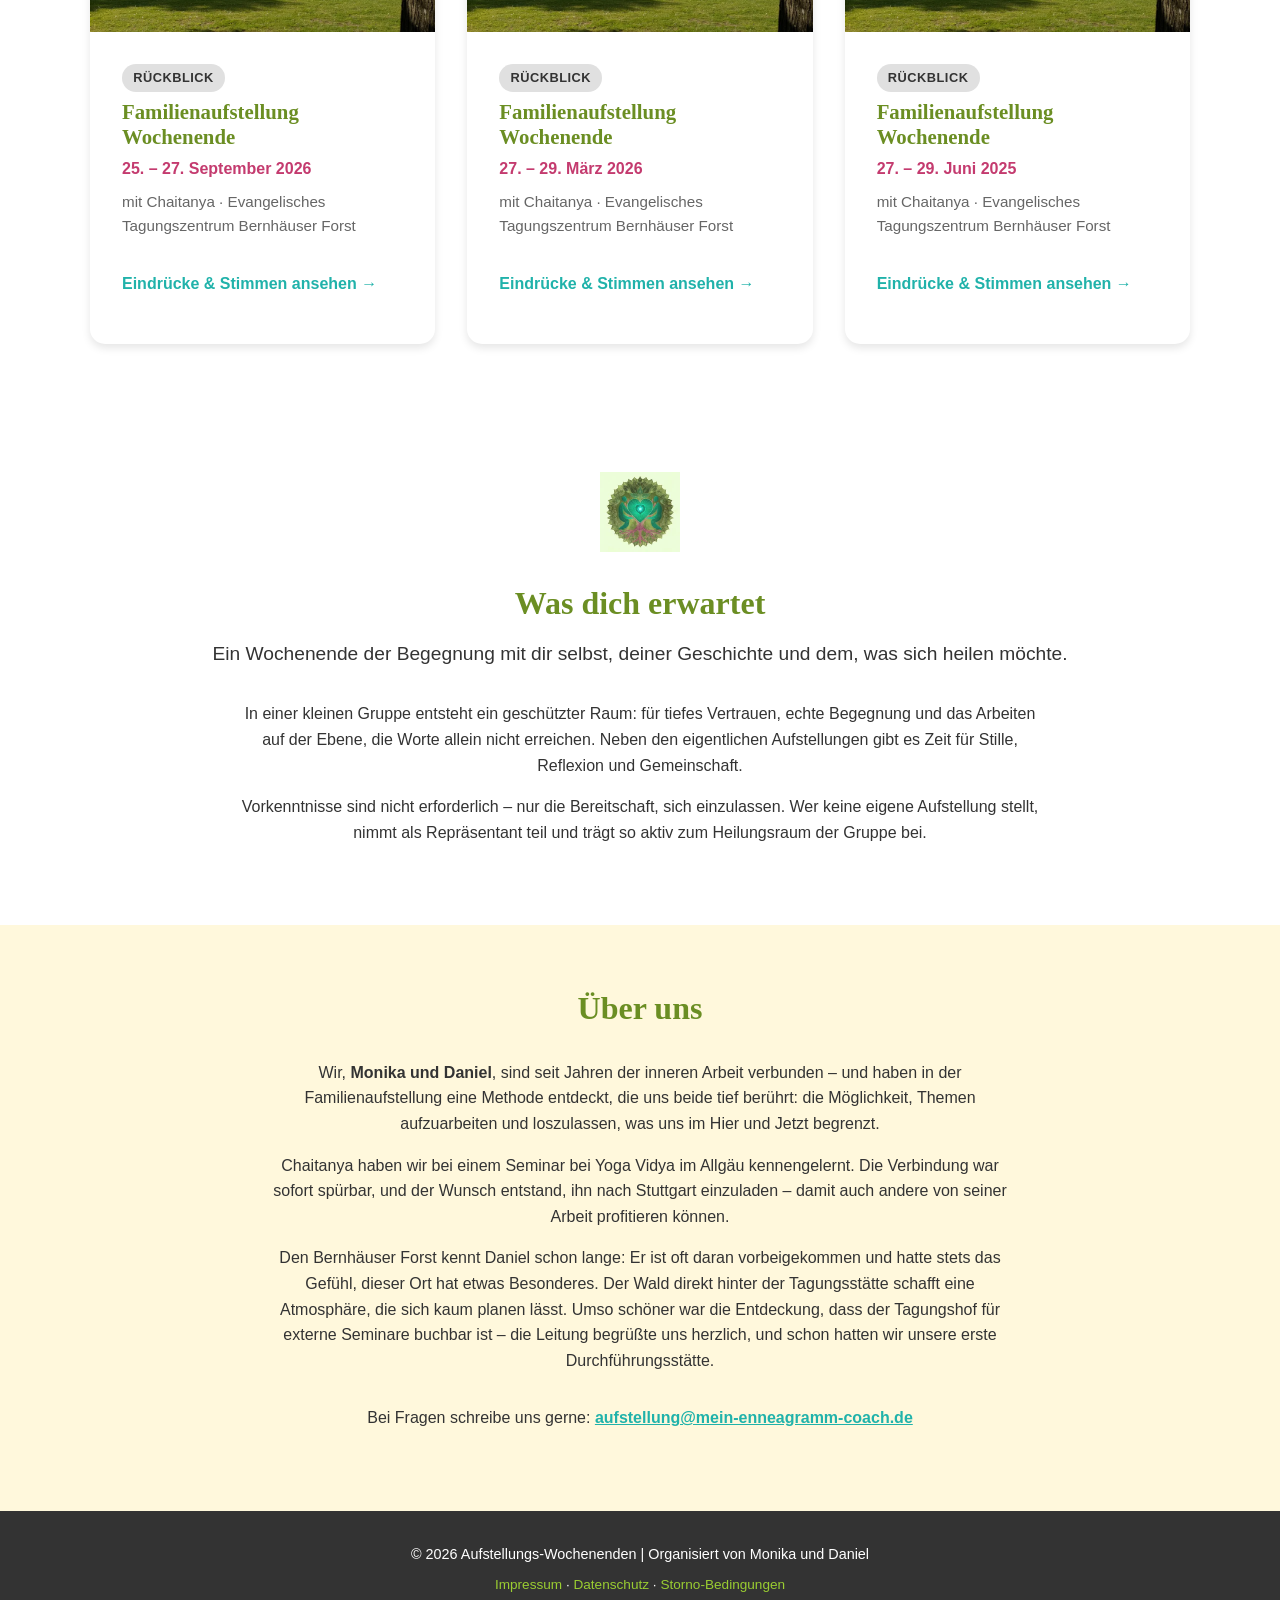
==== commit f31ab50f: "Rueckblick September 2026: Event 2026-09-25-familienaufstellung-befo abgeschlossen Rueckblickseite m" ====
--- a/index.html
+++ b/index.html
@@ -48,18 +48,7 @@
         <section class="events-section">
             <div class="container">
                 <h2>Anstehende Termine</h2>
-                <div class="event-cards">
-                    <a href="events/2026-09-25-familienaufstellung-befo/" class="event-card" data-event-slug="2026-09-25-familienaufstellung-befo">
-                        <img src="assets/locations/bernhaeuser-forst/bernhaeuser-forst-1.webp" alt="Evangelisches Tagungszentrum Bernhäuser Forst" class="event-card-image" width="900" height="676" loading="lazy">
-                        <div class="event-card-body">
-                            <span class="event-card-status status-upcoming">Anmeldung offen</span>
-                            <h3>Familienaufstellung Wochenende</h3>
-                            <p class="event-card-date">25. – 27. September 2026</p>
-                            <p class="event-card-meta">mit Chaitanya · Evangelisches Tagungszentrum Bernhäuser Forst</p>
-                            <p class="event-card-cta">Mehr erfahren &amp; anmelden →</p>
-                        </div>
-                    </a>
-                </div>
+                <p class="empty-section">Aktuell ist kein Wochenende ausgeschrieben. Schreib uns gern eine E-Mail, dann informieren wir dich, sobald ein neuer Termin steht.</p>
             </div>
         </section>
         <!-- EVENTS:UPCOMING:END -->
@@ -70,6 +59,16 @@
             <div class="container">
                 <h2>Bisherige Termine</h2>
                 <div class="event-cards">
+                    <a href="events/2026-09-25-familienaufstellung-befo/" class="event-card" data-event-slug="2026-09-25-familienaufstellung-befo">
+                        <img src="assets/locations/bernhaeuser-forst/bernhaeuser-forst-1.webp" alt="Evangelisches Tagungszentrum Bernhäuser Forst" class="event-card-image" width="900" height="676" loading="lazy">
+                        <div class="event-card-body">
+                            <span class="event-card-status status-past">Rückblick</span>
+                            <h3>Familienaufstellung Wochenende</h3>
+                            <p class="event-card-date">25. – 27. September 2026</p>
+                            <p class="event-card-meta">mit Chaitanya · Evangelisches Tagungszentrum Bernhäuser Forst</p>
+                            <p class="event-card-cta">Eindrücke &amp; Stimmen ansehen →</p>
+                        </div>
+                    </a>
                     <a href="events/2026-03-27-familienaufstellung-bernhaeuser-forst/" class="event-card" data-event-slug="2026-03-27-familienaufstellung-bernhaeuser-forst">
                         <img src="assets/locations/bernhaeuser-forst/bernhaeuser-forst-1.webp" alt="Bernhäuser Forst" class="event-card-image" width="900" height="676" loading="lazy">
                         <div class="event-card-body">
